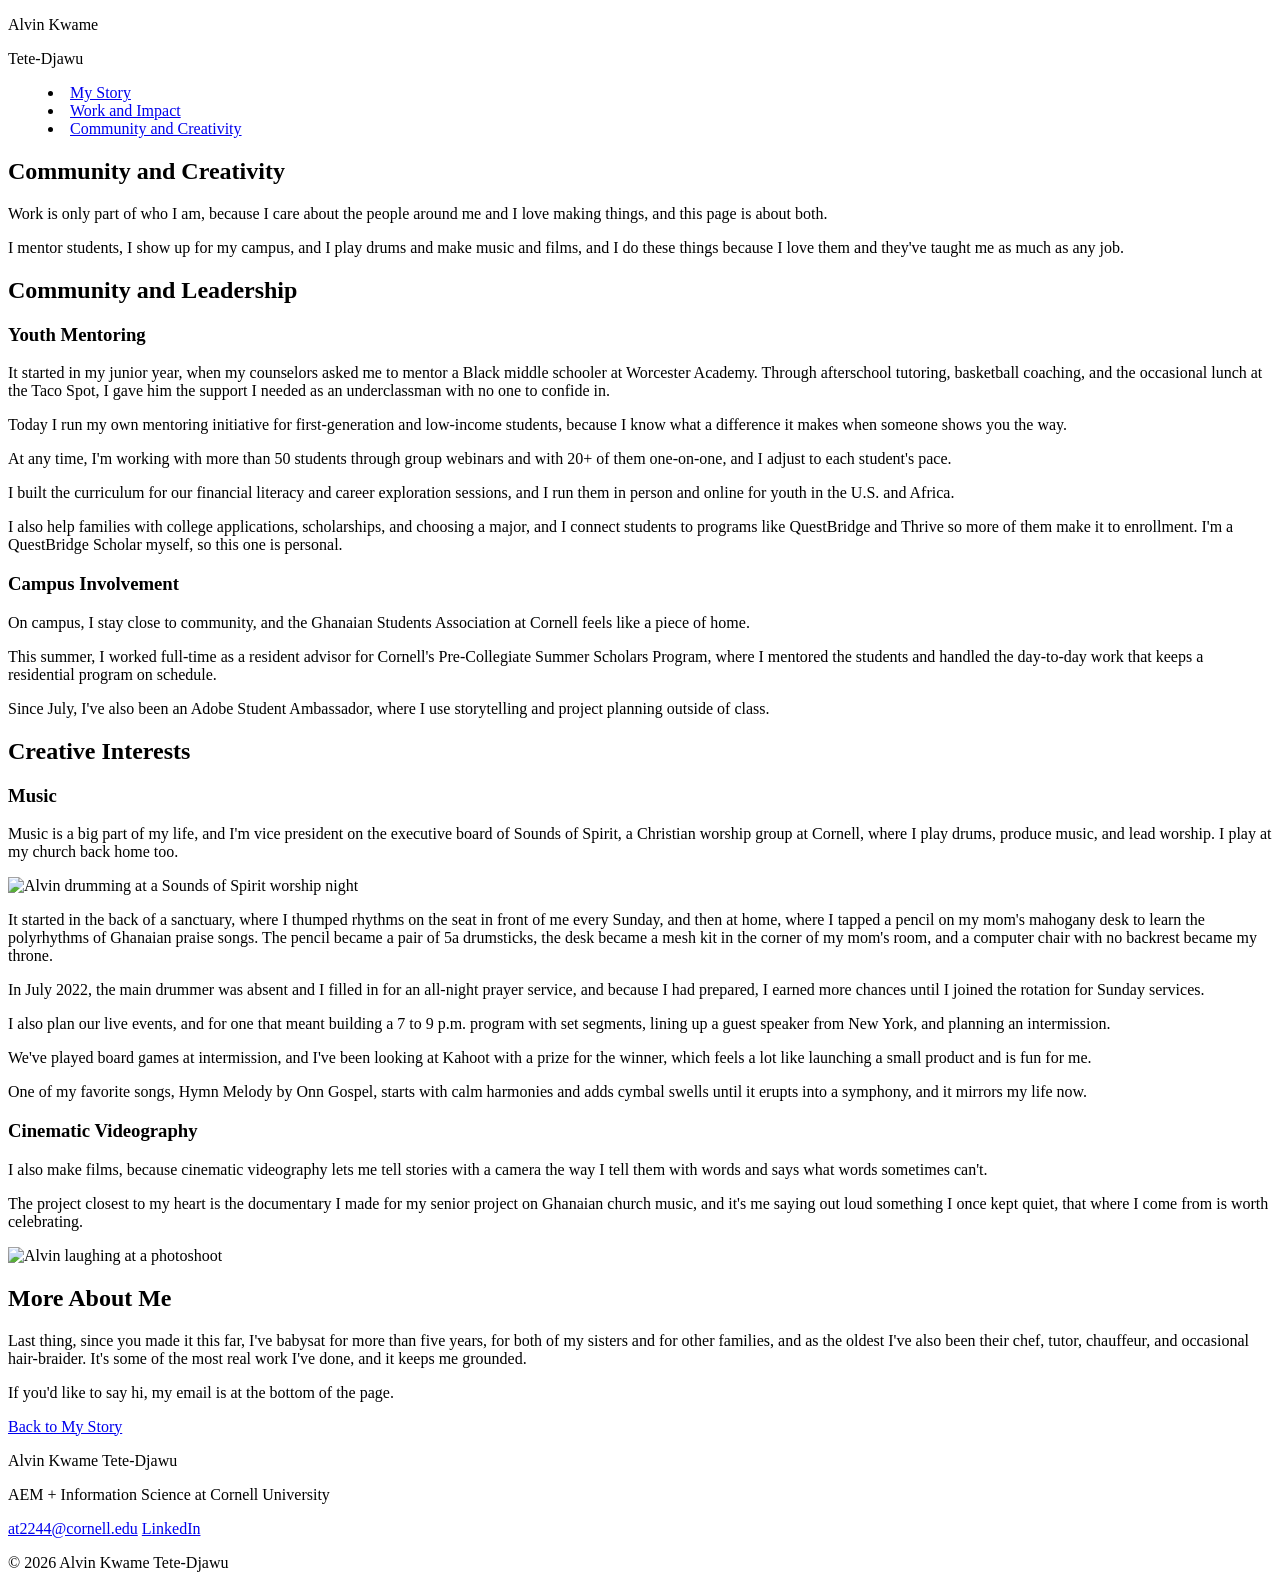
==== community.html @ 298c9c4f "Add files via upload" ====
<!DOCTYPE html>
<html lang="en">

<head>
    <meta charset="UTF-8">
    <meta name="viewport" content="width=device-width, initial-scale=1">
    <title>Community and Creativity | Alvin Kwame Tete-Djawu</title>
    <link rel="stylesheet" type="text/css" href="styles/site.css">
</head>

<body>

    <header class="site-header">
        <p class="site-name">Alvin Kwame</p>
        <p class="site-name">Tete-Djawu</p>

        <nav class="site-navigation">
            <menu class="navigation-links">
                <li><a href="index.html">My Story</a></li>
                <li><a href="work.html">Work and Impact</a></li>
                <li><a class="current-page" href="community.html">Community and Creativity</a></li>
            </menu>
        </nav>
    </header>

    <main class="page-content">

        <section class="page-introduction">
            <h1>Community and Creativity</h1>
            <p>Work is only part of who I am, because I care about the people around me and I love making things, and this page is about both.</p>
            <p>I mentor students, I show up for my campus, and I play drums and make music and films, and I do these things because I love them and they've taught me as much as any job.</p>
        </section>

        <section class="community-section">
            <h2>Community and Leadership</h2>

            <section class="entry">
                <h3>Youth Mentoring</h3>
                <p>It started in my junior year, when my counselors asked me to mentor a Black middle schooler at Worcester Academy. Through afterschool tutoring, basketball coaching, and the occasional lunch at the Taco Spot, I gave him the support I needed as an underclassman with no one to confide in.</p>
                <p>Today I run my own mentoring initiative for first-generation and low-income students, because I know what a difference it makes when someone shows you the way.</p>
                <p>At any time, I'm working with more than 50 students through group webinars and with 20+ of them one-on-one, and I adjust to each student's pace.</p>
                <p>I built the curriculum for our financial literacy and career exploration sessions, and I run them in person and online for youth in the U.S. and Africa.</p>
                <p>I also help families with college applications, scholarships, and choosing a major, and I connect students to programs like QuestBridge and Thrive so more of them make it to enrollment. I'm a QuestBridge Scholar myself, so this one is personal.</p>
            </section>

            <section class="entry">
                <h3>Campus Involvement</h3>
                <p>On campus, I stay close to community, and the Ghanaian Students Association at Cornell feels like a piece of home.</p>
                <p>This summer, I worked full-time as a resident advisor for Cornell's Pre-Collegiate Summer Scholars Program, where I mentored the students and handled the day-to-day work that keeps a residential program on schedule.</p>
                <p>Since July, I've also been an Adobe Student Ambassador, where I use storytelling and project planning outside of class.</p>
            </section>

        </section>

        <section class="creativity-section">
            <h2>Creative Interests</h2>

            <section class="entry">
                <h3>Music</h3>
                <p>Music is a big part of my life, and I'm vice president on the executive board of Sounds of Spirit, a Christian worship group at Cornell, where I play drums, produce music, and lead worship. I play at my church back home too.</p>
                <picture>
                    <img src="images/drums.JPG" alt="Alvin drumming at a Sounds of Spirit worship night">
                </picture>
                <p>It started in the back of a sanctuary, where I thumped rhythms on the seat in front of me every Sunday, and then at home, where I tapped a pencil on my mom's mahogany desk to learn the polyrhythms of Ghanaian praise songs. The pencil became a pair of 5a drumsticks, the desk became a mesh kit in the corner of my mom's room, and a computer chair with no backrest became my throne.</p>
                <p>In July 2022, the main drummer was absent and I filled in for an all-night prayer service, and because I had prepared, I earned more chances until I joined the rotation for Sunday services.</p>
                <p>I also plan our live events, and for one that meant building a 7 to 9 p.m. program with set segments, lining up a guest speaker from New York, and planning an intermission.</p>
                <p>We've played board games at intermission, and I've been looking at Kahoot with a prize for the winner, which feels a lot like launching a small product and is fun for me.</p>
                <p>One of my favorite songs, Hymn Melody by Onn Gospel, starts with calm harmonies and adds cymbal swells until it erupts into a symphony, and it mirrors my life now.</p>
            </section>

            <section class="entry">
                <h3>Cinematic Videography</h3>
                <p>I also make films, because cinematic videography lets me tell stories with a camera the way I tell them with words and says what words sometimes can't.</p>
                <p>The project closest to my heart is the documentary I made for my senior project on Ghanaian church music, and it's me saying out loud something I once kept quiet, that where I come from is worth celebrating.</p>
                <picture>
                    <img src="images/camerasmile.jpeg" alt="Alvin laughing at a photoshoot">
                </picture>
            </section>

        </section>

        <section class="closing-section">
            <h2>More About Me</h2>
            <p>Last thing, since you made it this far, I've babysat for more than five years, for both of my sisters and for other families, and as the oldest I've also been their chef, tutor, chauffeur, and occasional hair-braider. It's some of the most real work I've done, and it keeps me grounded.</p>
            <p>If you'd like to say hi, my email is at the bottom of the page.</p>
            <a class="text-link" href="index.html">Back to My Story</a>
        </section>

    </main>

    <footer class="site-footer">
        <section class="footer-content">
            <section class="footer-name">
                <p class="footer-heading">Alvin Kwame Tete-Djawu</p>
                <p class="footer-text">AEM + Information Science at Cornell University</p>
            </section>

            <section class="footer-links">
                <a href="mailto:at2244@cornell.edu">at2244@cornell.edu</a>
                <a href="https://www.linkedin.com/in/alvinktd/">LinkedIn</a>
            </section>
        </section>

        <p class="copyright">&copy; 2026 Alvin Kwame Tete-Djawu</p>
    </footer>

</body>

</html>
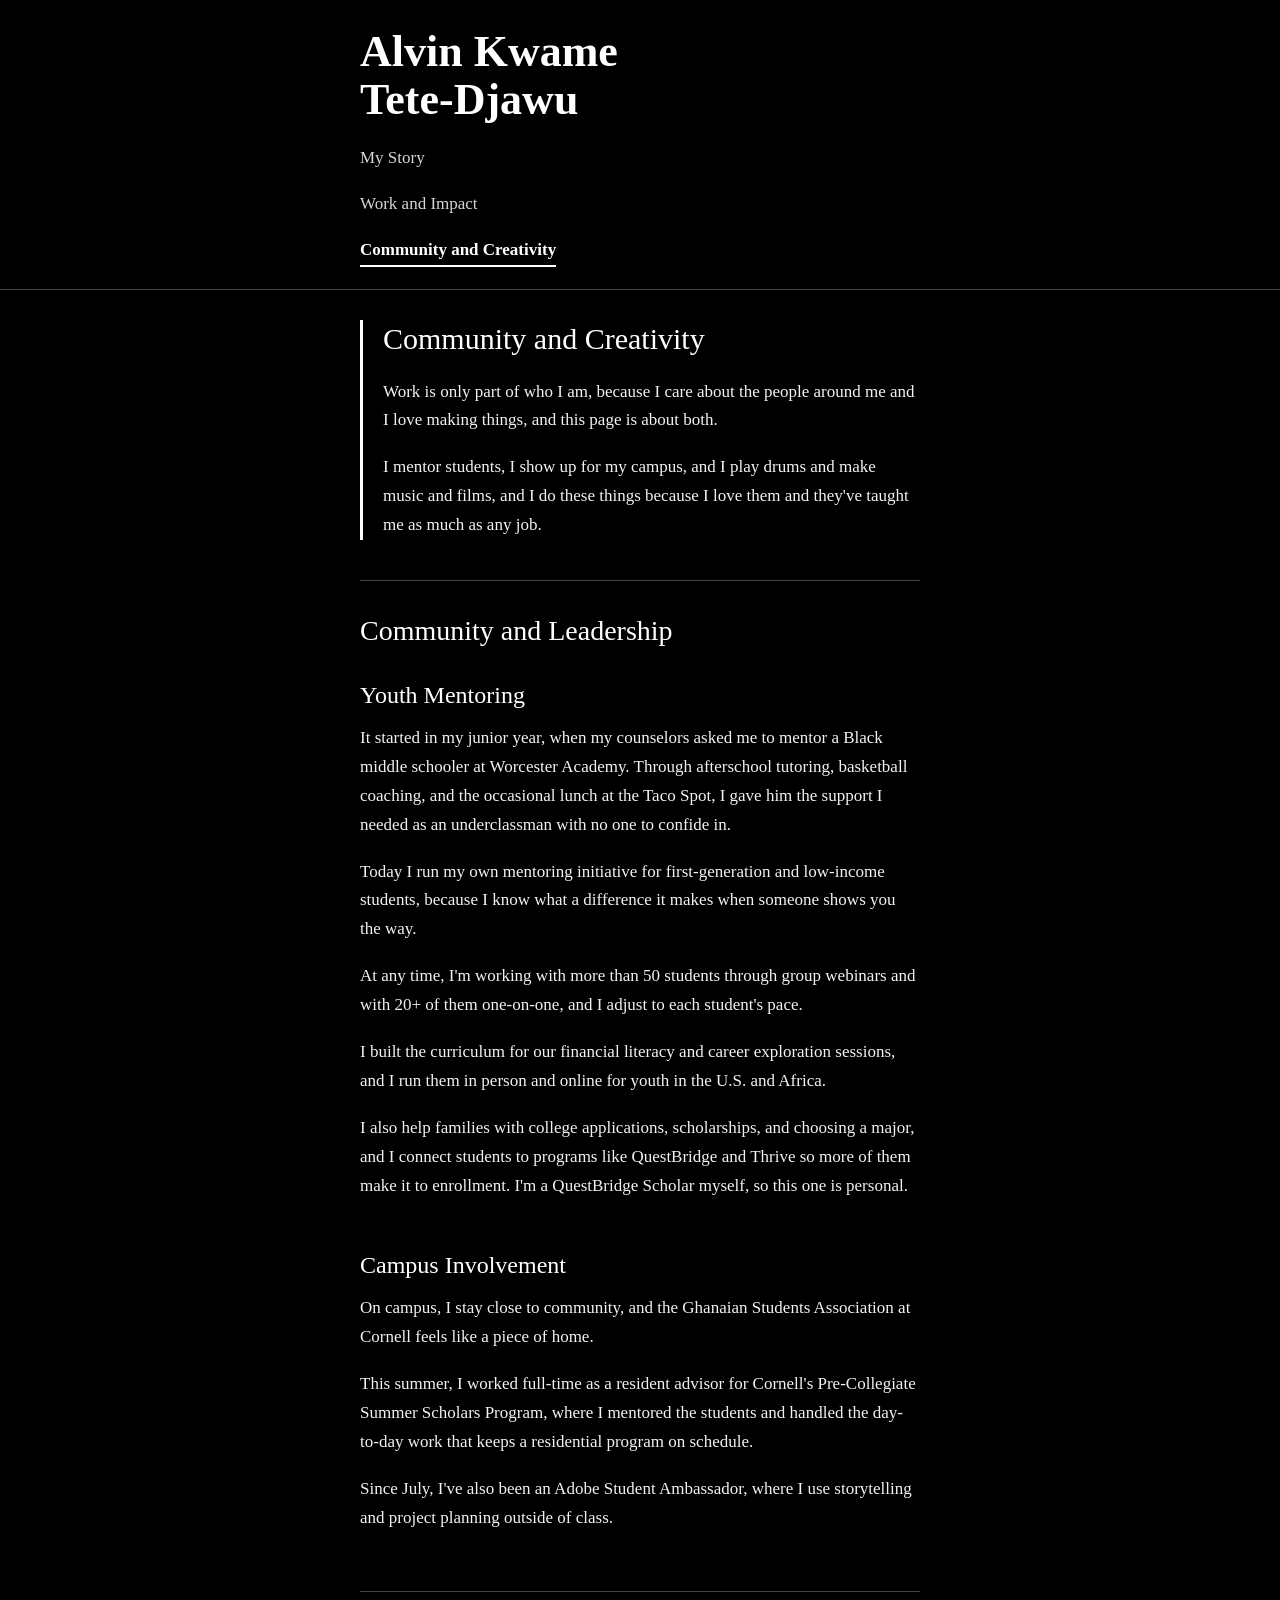
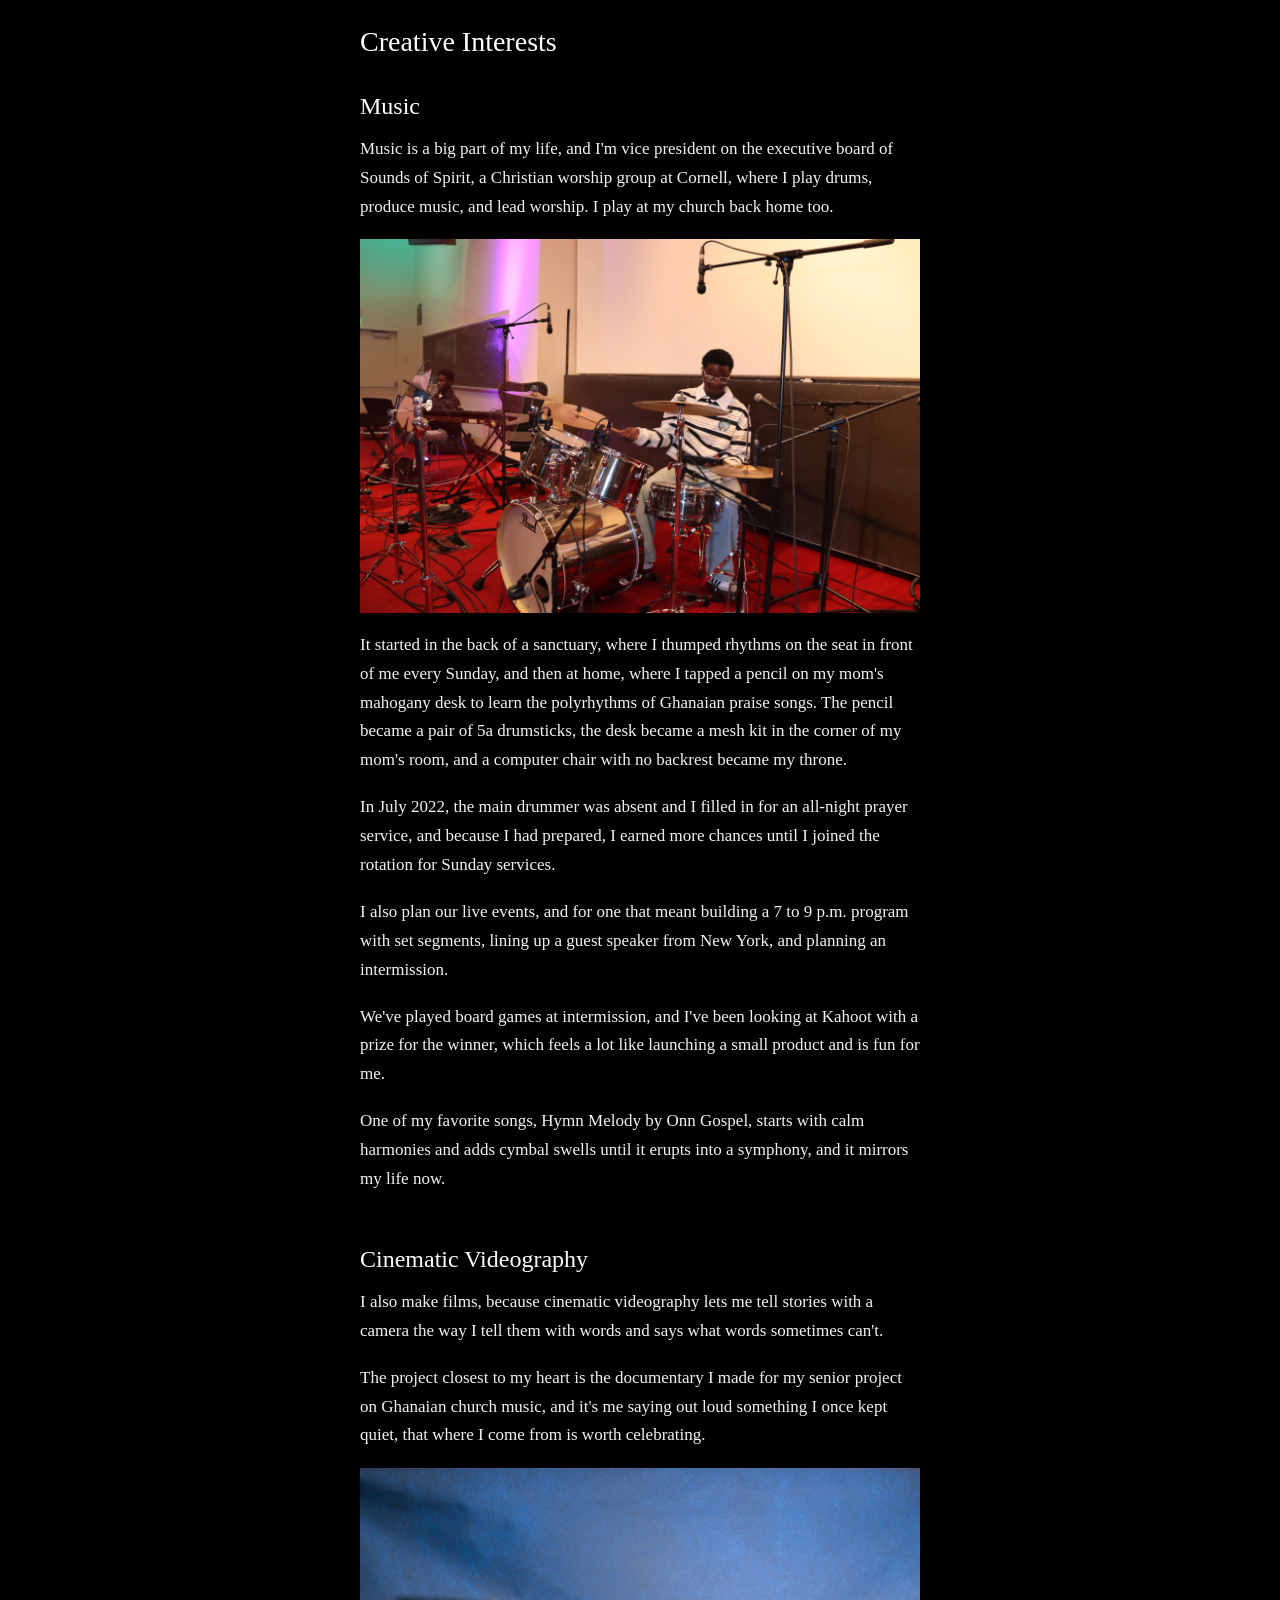
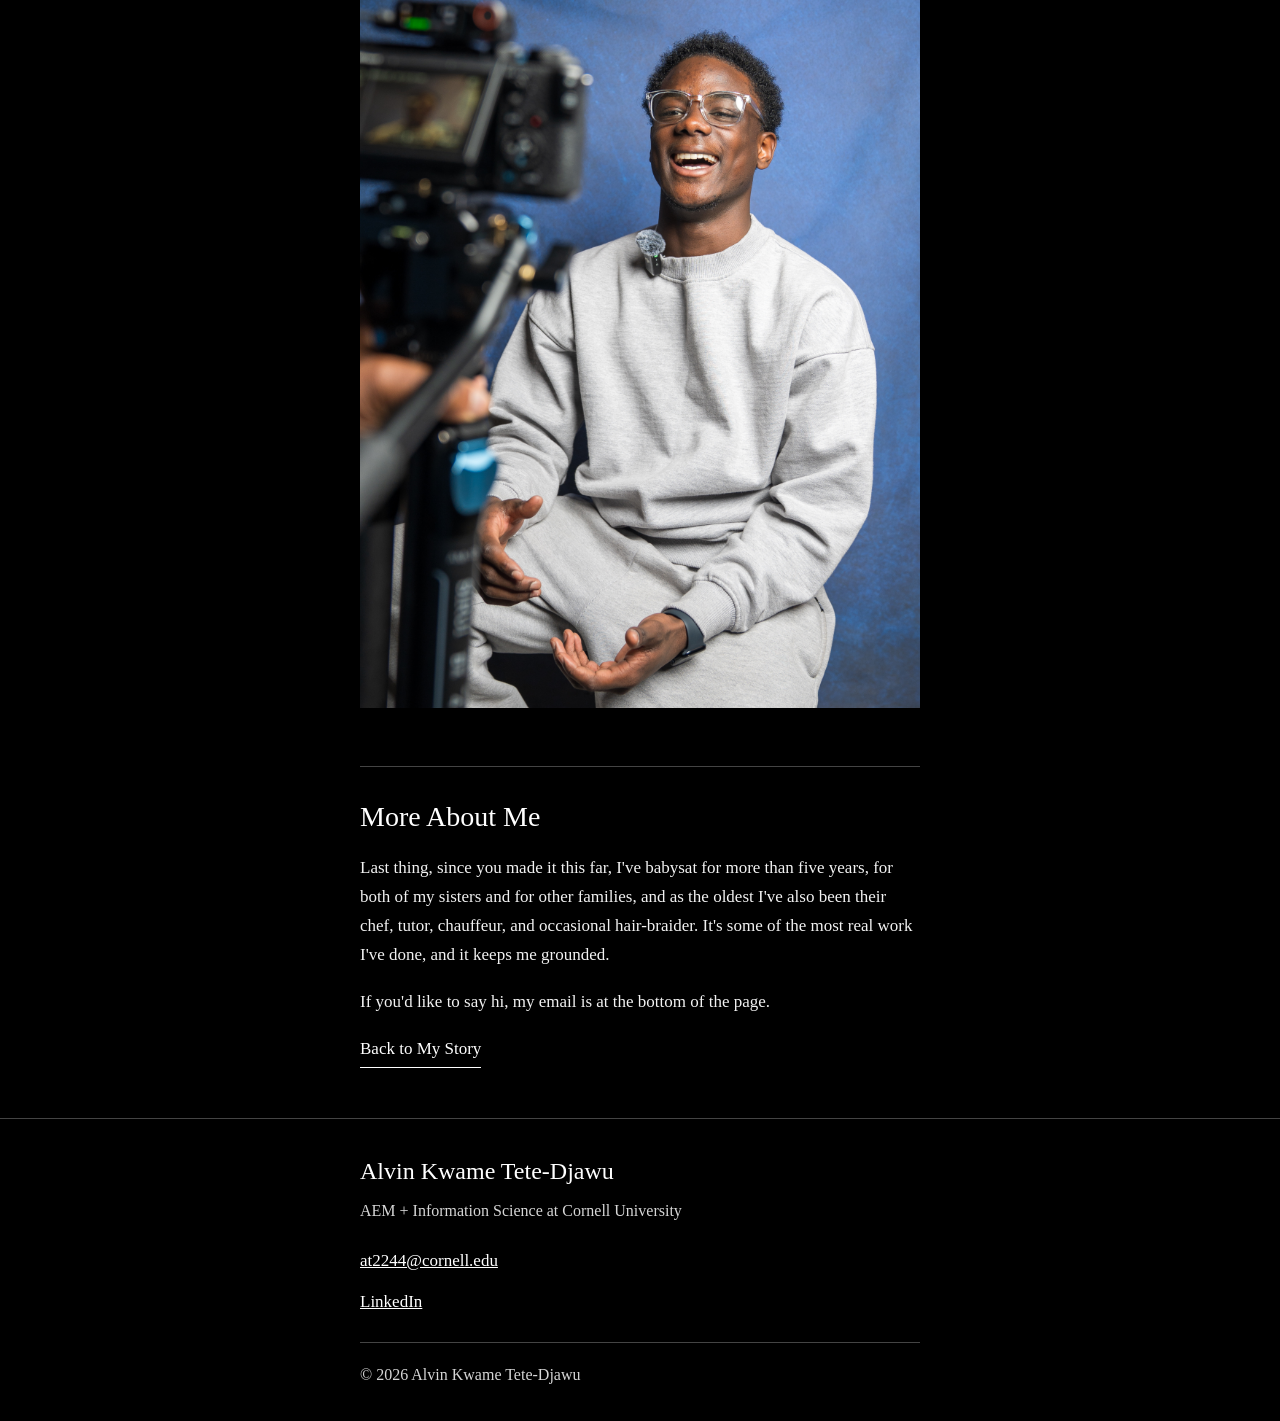
==== commit 2086c492: "v1" ====
--- a/community.html
+++ b/community.html
@@ -106,4 +106,4 @@
 
 </body>
 
-</html>
+</html>
--- a/styles/site.css
+++ b/styles/site.css
@@ -0,0 +1,289 @@
+/* Copilot prompt used for this stylesheet:
+   Help me make this website aesthetically pleasing yet visually accessible in the design and in the way content is presented to users. All text should be easily legible, with a bare minimum font size of 16px. Images should not remain oversized, and all text should be left-aligned, to state a few best practices. I would personally like the basic serif font and clear gaps between sections. */
+
+* {
+    box-sizing: border-box;
+}
+
+body {
+    margin: 0;
+    background-color: #000000;
+    color: #f2f2f2;
+    font-family: Georgia, "Times New Roman", serif;
+    font-size: 17px;
+    line-height: 1.7;
+}
+
+a {
+    color: #ffffff;
+}
+
+h1,
+h2,
+h3 {
+    margin: 0;
+    color: #ffffff;
+    font-weight: normal;
+    line-height: 1.25;
+}
+
+h1 {
+    margin-bottom: 20px;
+    font-size: 30px;
+}
+
+h2 {
+    margin-bottom: 20px;
+    font-size: 28px;
+}
+
+h3 {
+    margin-bottom: 14px;
+    font-size: 24px;
+}
+
+p {
+    margin-top: 0;
+    margin-bottom: 18px;
+}
+
+
+/* Header and navigation */
+
+.site-header {
+    padding: 28px 20px 0;
+    border-bottom: 1px solid #444444;
+}
+
+.site-name {
+    max-width: 560px;
+    margin: 0 auto;
+    color: #ffffff;
+    font-size: 44px;
+    font-weight: bold;
+    line-height: 1.1;
+}
+
+.site-navigation {
+    max-width: 560px;
+    margin: 0 auto;
+    padding: 20px 0 22px;
+}
+
+.navigation-links {
+    display: flex;
+    flex-direction: column;
+    align-items: flex-start;
+    gap: 16px;
+    margin: 0;
+    padding: 0;
+    list-style: none;
+}
+
+.navigation-links a {
+    display: block;
+    padding: 2px 0 4px;
+    border-bottom: 2px solid #000000;
+    line-height: 1.3;
+    color: #d6d6d6;
+    font-size: 17px;
+    text-decoration: none;
+}
+
+.navigation-links .current-page {
+    border-bottom-color: #ffffff;
+    color: #ffffff;
+    font-weight: bold;
+}
+
+
+/* Page layout */
+
+.page-content {
+    max-width: 600px;
+    margin: 0 auto;
+    padding: 0 20px;
+}
+
+
+/* Home hero: image and intro inside the white sidebar block */
+
+.hero {
+    margin-top: 30px;
+    margin-bottom: 40px;
+}
+
+.hero-picture img {
+    display: block;
+    width: 100%;
+    max-width: 360px;
+    margin: 0 auto 28px;
+}
+
+
+/* First section of every page: white sidebar line */
+
+.hero-text,
+.page-introduction {
+    padding-left: 20px;
+    border-left: 3px solid #ffffff;
+}
+
+.page-introduction {
+    margin-top: 30px;
+    margin-bottom: 40px;
+}
+
+
+/* Sections */
+
+.story-section,
+.education-section,
+.experience-section,
+.community-section,
+.creativity-section,
+.cornell-section,
+.skills-section,
+.certifications-section {
+    margin-bottom: 40px;
+    padding-top: 32px;
+    border-top: 1px solid #444444;
+}
+
+
+/* Entries: title, then text and images in any order */
+
+.entry {
+    display: flex;
+    flex-direction: column;
+    margin-top: 32px;
+}
+
+.entry img,
+.cornell-section img {
+    display: block;
+    width: 100%;
+    margin-bottom: 18px;
+}
+
+
+/* School rows and figures with captions */
+
+.row-list {
+    display: flex;
+    flex-direction: column;
+    margin-top: 20px;
+}
+
+.school-row {
+    display: flex;
+    flex-direction: column;
+    padding: 22px 0 4px;
+    border-top: 1px solid #444444;
+}
+
+.school-figure {
+    margin: 0 0 16px;
+}
+
+.school-figure img {
+    display: block;
+    width: 100%;
+    margin-bottom: 0;
+}
+
+.school-figure figcaption {
+    margin-top: 8px;
+    color: #d6d6d6;
+    font-size: 16px;
+    font-style: italic;
+    line-height: 1.5;
+}
+
+
+/* Skills and Campus Involvements */
+
+.skills-section h3,
+.cornell-section h3 {
+    margin-top: 28px;
+    margin-bottom: 8px;
+}
+
+.skills-section p {
+    margin-bottom: 0;
+}
+
+
+/* Certifications and involvements lists */
+
+.certification-list,
+.involvement-list {
+    margin: 20px 0 0;
+    padding-left: 28px;
+}
+
+.certification-list li,
+.involvement-list li {
+    margin-bottom: 12px;
+    padding-left: 6px;
+}
+
+
+/* Links and closing sections */
+
+.text-link {
+    display: inline-block;
+    padding-bottom: 3px;
+    border-bottom: 1px solid #ffffff;
+    color: #ffffff;
+    text-decoration: none;
+}
+
+.closing-section {
+    padding-top: 32px;
+    padding-bottom: 50px;
+    border-top: 1px solid #444444;
+}
+
+
+/* Footer */
+
+.site-footer {
+    padding: 32px 20px;
+    border-top: 1px solid #444444;
+}
+
+.footer-content {
+    display: flex;
+    flex-direction: column;
+    gap: 22px;
+    max-width: 560px;
+    margin: 0 auto;
+}
+
+.footer-heading {
+    margin-bottom: 6px;
+    color: #ffffff;
+    font-size: 24px;
+}
+
+.footer-text {
+    margin-bottom: 0;
+    color: #d6d6d6;
+    font-size: 16px;
+}
+
+.footer-links {
+    display: flex;
+    flex-direction: column;
+    gap: 12px;
+}
+
+.copyright {
+    max-width: 560px;
+    margin: 26px auto 0;
+    padding-top: 18px;
+    border-top: 1px solid #444444;
+    color: #d6d6d6;
+    font-size: 16px;
+}
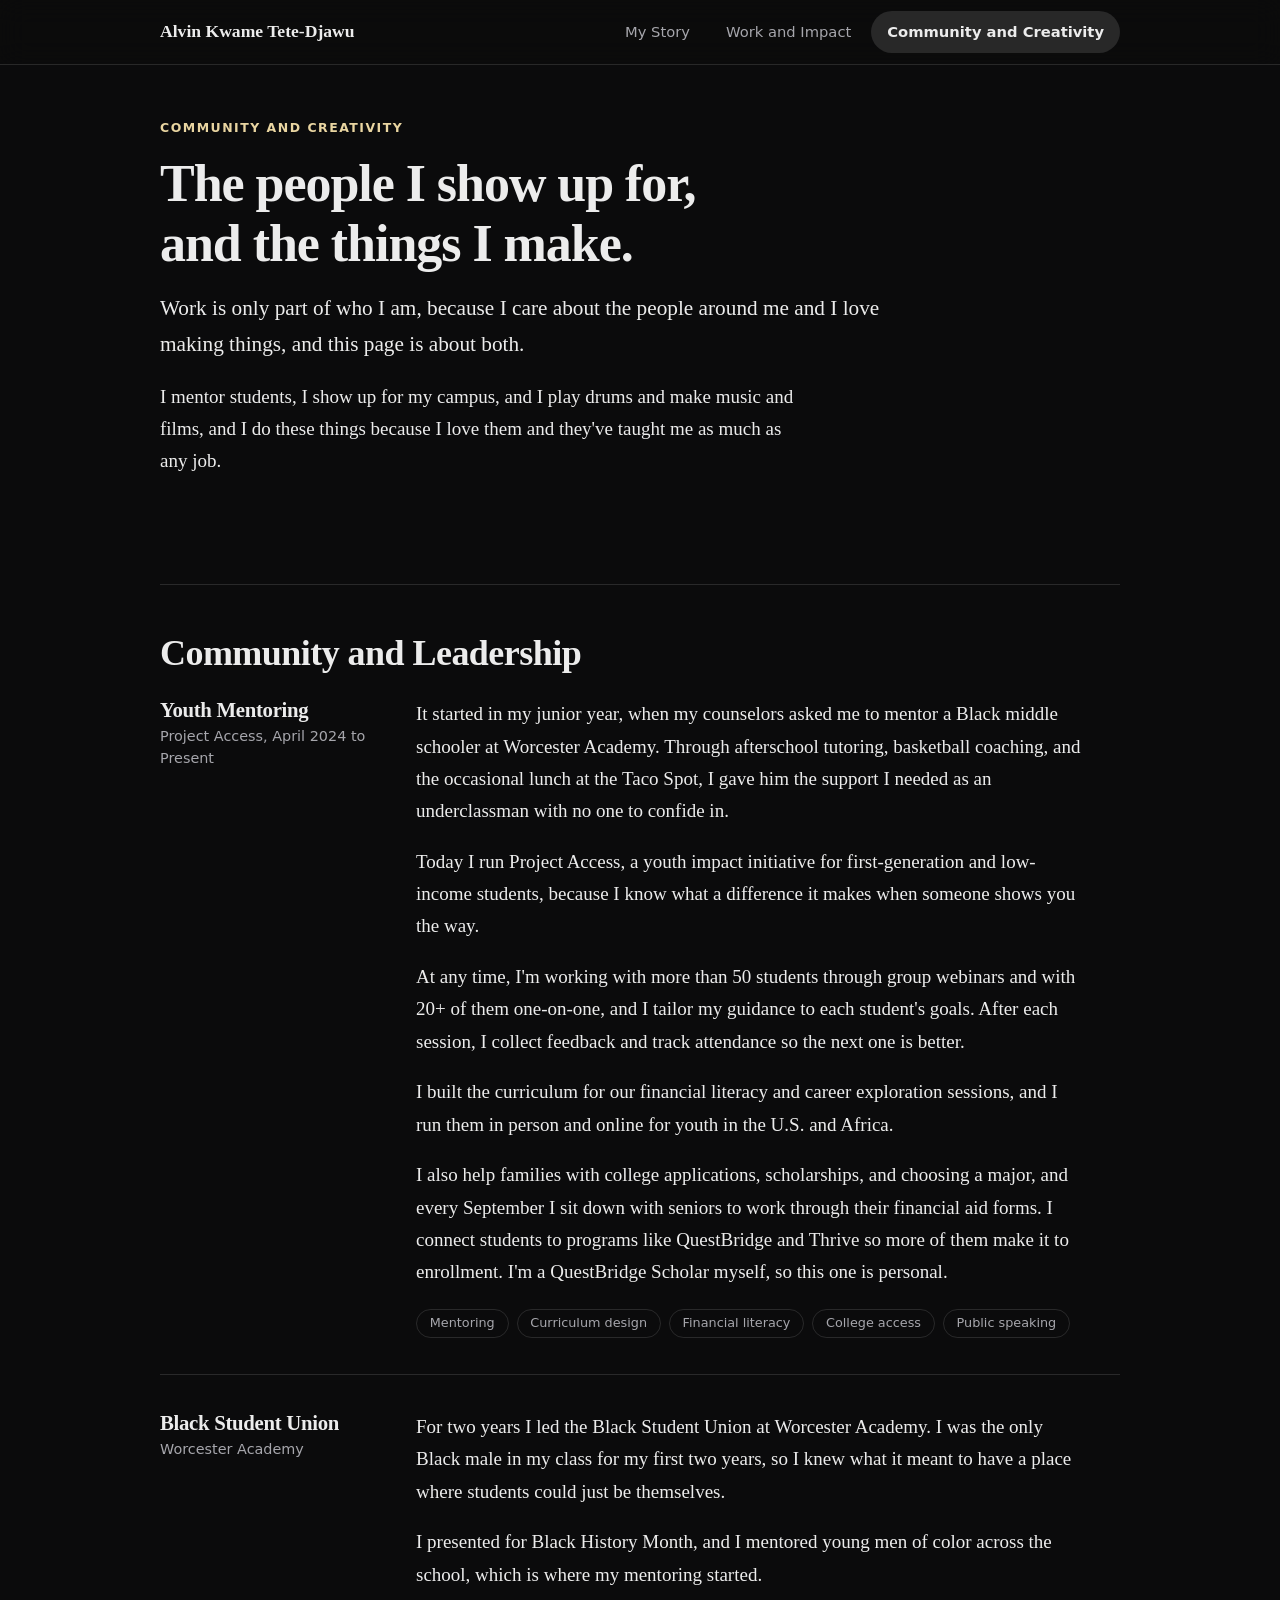
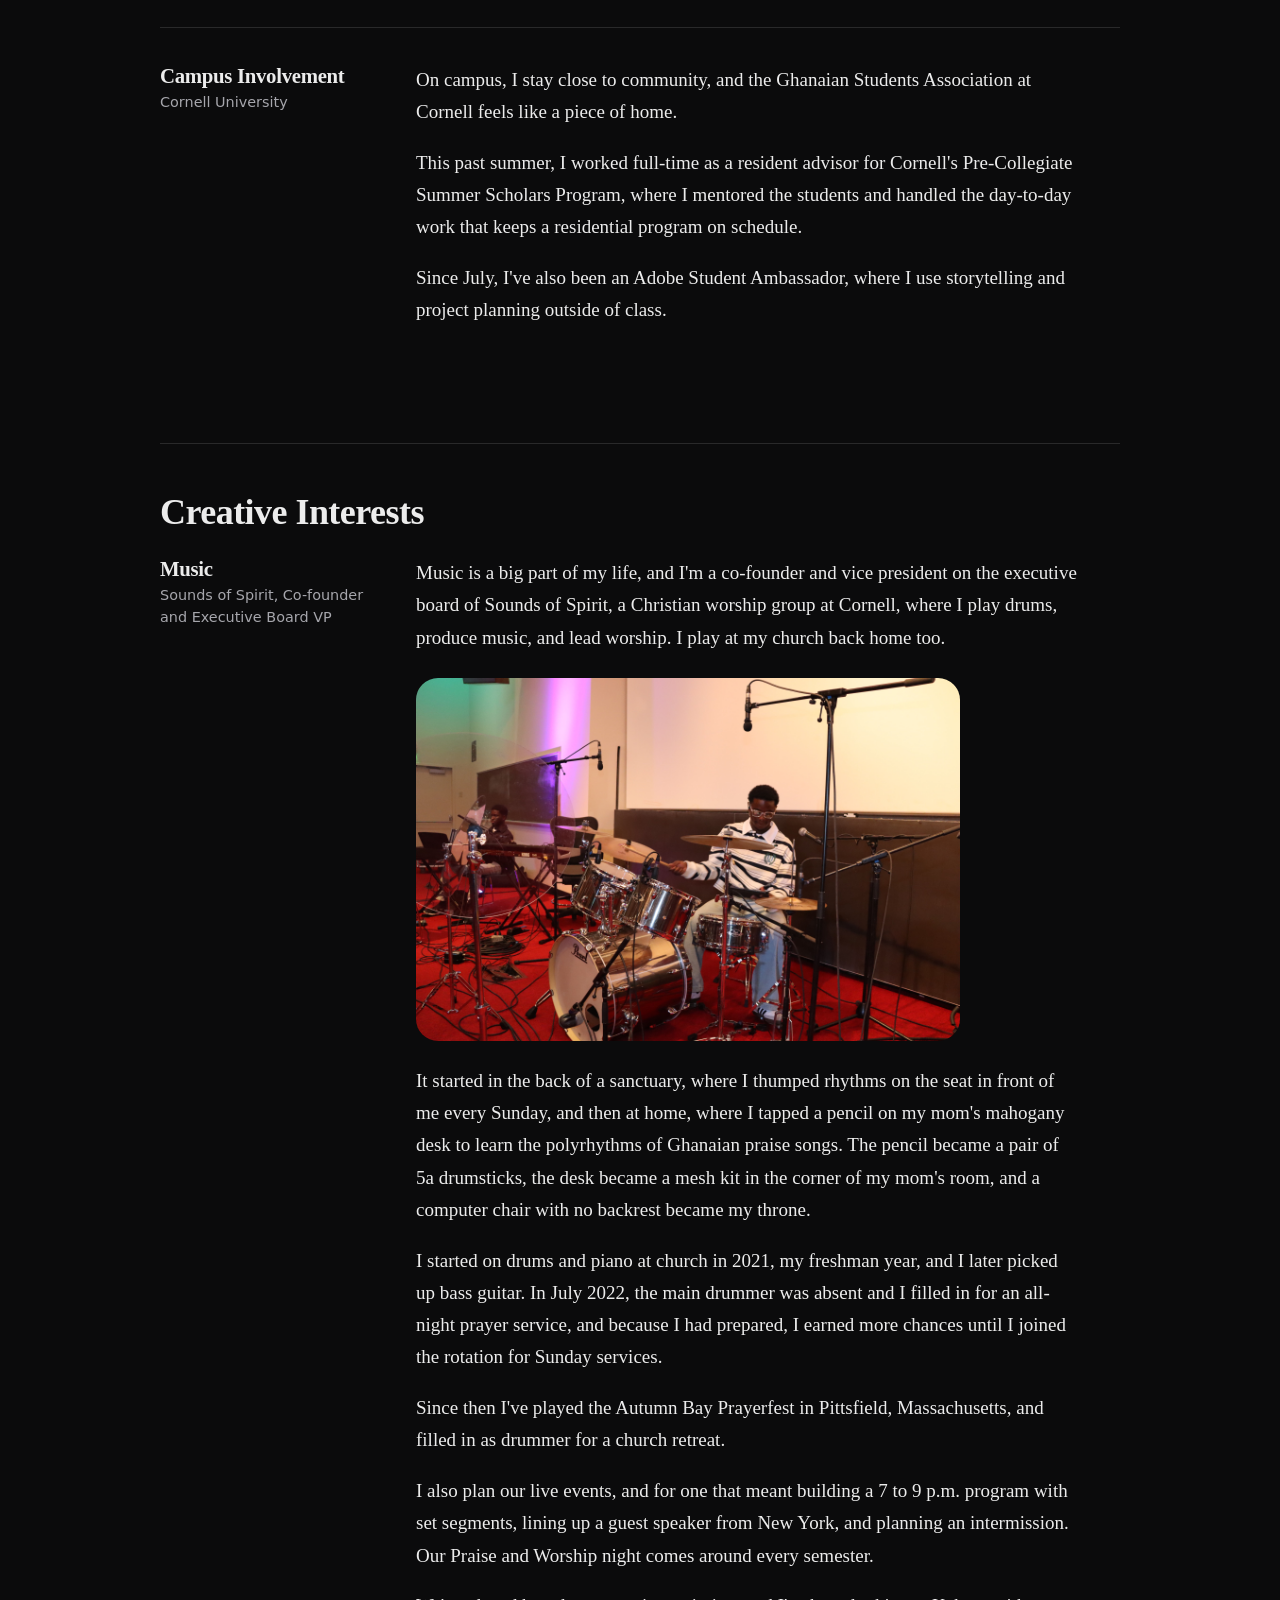
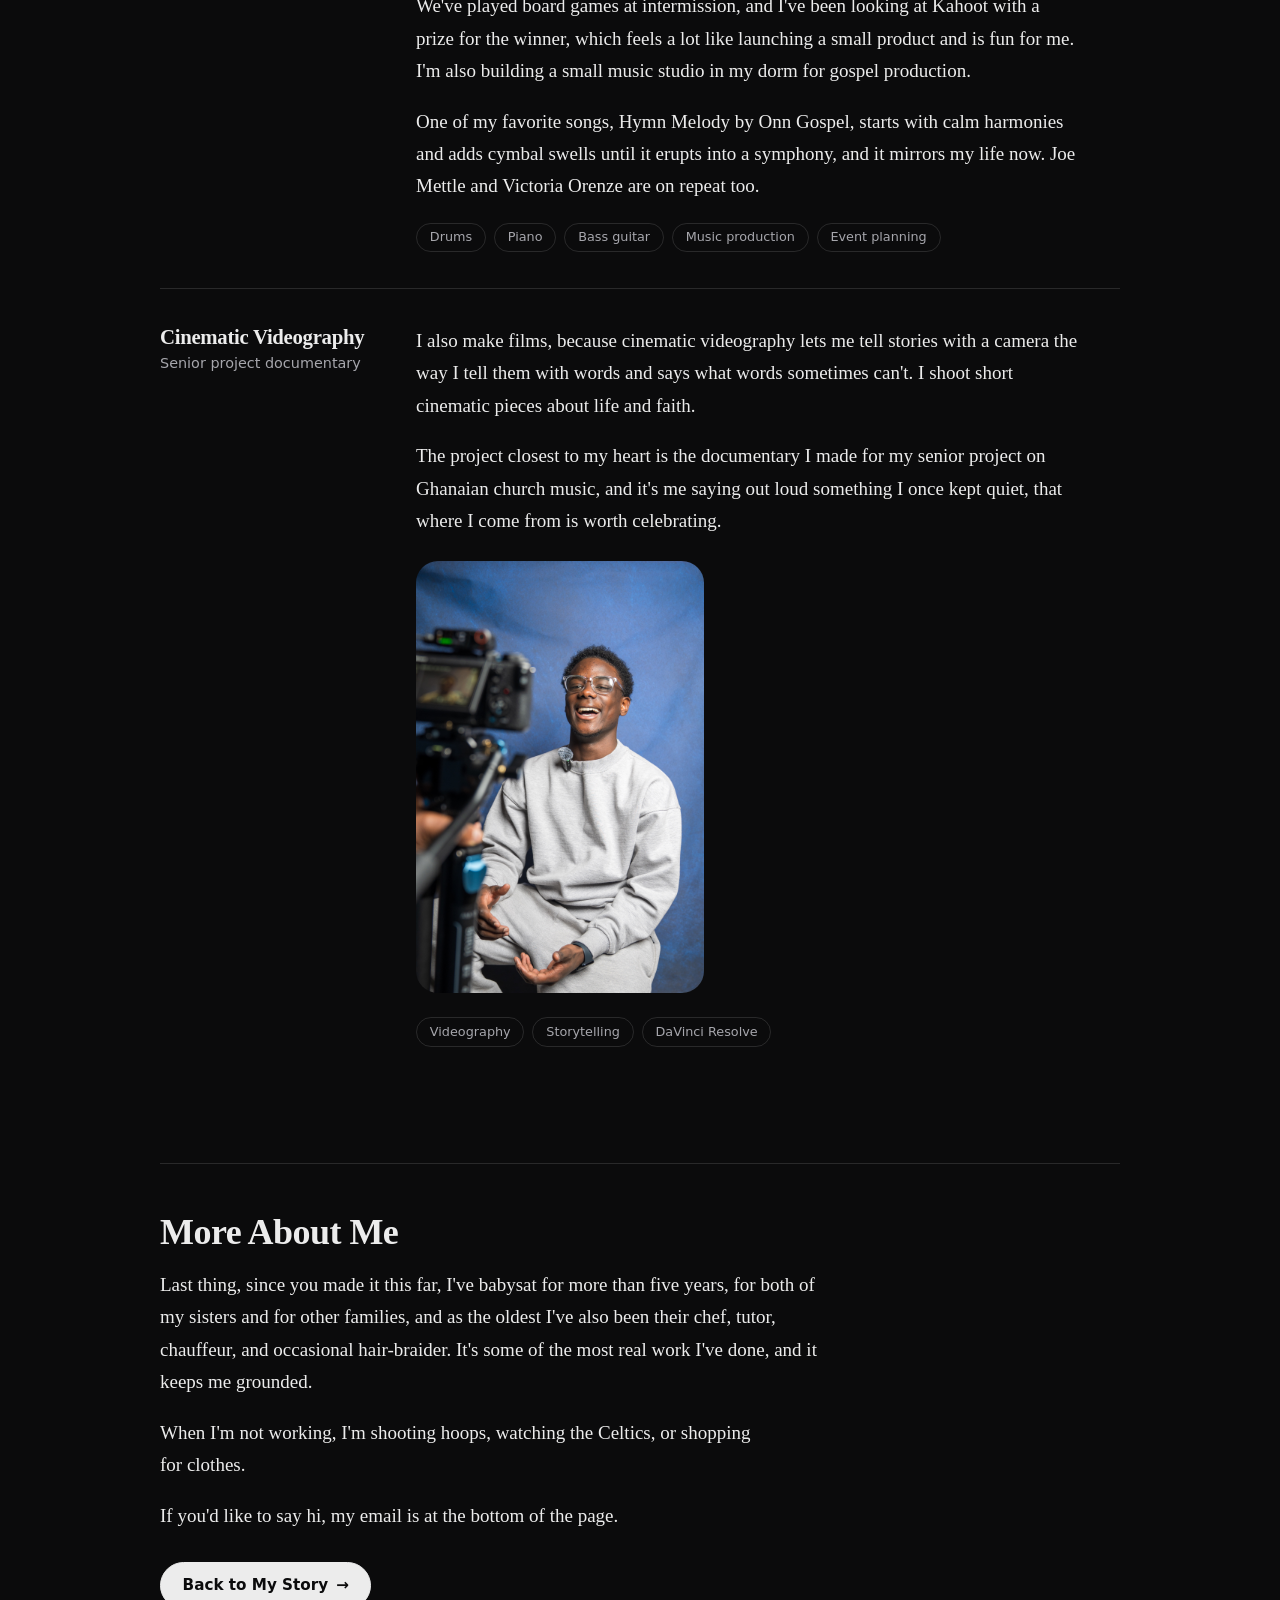
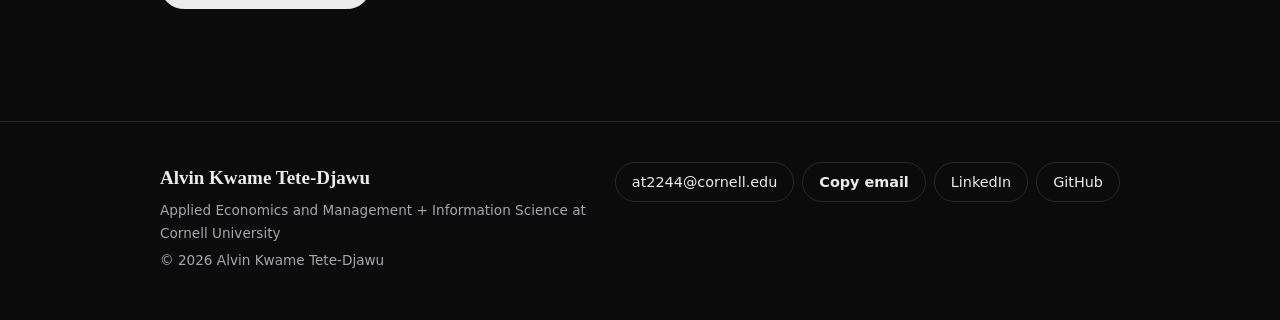
==== commit 62d9cebc: "Rebuild site v2 with expanded story, new styles and script" ====
--- a/community.html
+++ b/community.html
@@ -5,83 +5,150 @@
     <meta charset="UTF-8">
     <meta name="viewport" content="width=device-width, initial-scale=1">
     <title>Community and Creativity | Alvin Kwame Tete-Djawu</title>
+    <meta name="description" content="How Alvin Tete-Djawu gives back and makes things. Youth mentoring through Project Access, campus leadership, drumming, music, and videography.">
+    <meta name="author" content="Alvin Kwame Tete-Djawu">
+    <meta name="theme-color" content="#0b0b0c">
+    <meta property="og:type" content="website">
+    <meta property="og:title" content="Community and Creativity | Alvin Kwame Tete-Djawu">
+    <meta property="og:description" content="How Alvin Tete-Djawu gives back and makes things. Youth mentoring through Project Access, campus leadership, drumming, music, and videography.">
+    <meta property="og:url" content="https://alvinktd.github.io/community.html">
+    <meta property="og:image" content="https://alvinktd.github.io/images/headshot.jpg">
+    <!-- Tiny gold A on black, drawn inline so there is no extra file. -->
+    <link rel="icon" href="data:image/svg+xml,%3Csvg xmlns='http://www.w3.org/2000/svg' viewBox='0 0 64 64'%3E%3Crect width='64' height='64' rx='14' fill='%230b0b0c'/%3E%3Ctext x='32' y='44' font-size='36' text-anchor='middle' font-family='Georgia,serif' font-weight='700' fill='%23e9d5a1'%3EA%3C/text%3E%3C/svg%3E">
     <link rel="stylesheet" type="text/css" href="styles/site.css">
+    <script src="scripts/site.js" defer></script>
 </head>
 
 <body>
 
+    <a class="skip-link" href="#main">Skip to content</a>
+
     <header class="site-header">
-        <p class="site-name">Alvin Kwame</p>
-        <p class="site-name">Tete-Djawu</p>
+        <div class="header-inner">
+            <a class="site-name" href="index.html"><span>Alvin Kwame</span> <span>Tete-Djawu</span></a>
 
-        <nav class="site-navigation">
-            <menu class="navigation-links">
-                <li><a href="index.html">My Story</a></li>
-                <li><a href="work.html">Work and Impact</a></li>
-                <li><a class="current-page" href="community.html">Community and Creativity</a></li>
-            </menu>
-        </nav>
+            <nav class="site-navigation" aria-label="Main">
+                <ul>
+                    <li><a href="index.html">My Story</a></li>
+                    <li><a href="work.html">Work and Impact</a></li>
+                    <li><a href="community.html" aria-current="page">Community and Creativity</a></li>
+                </ul>
+            </nav>
+        </div>
     </header>
 
-    <main class="page-content">
+    <main id="main" class="page-content">
 
         <section class="page-introduction">
-            <h1>Community and Creativity</h1>
-            <p>Work is only part of who I am, because I care about the people around me and I love making things, and this page is about both.</p>
+            <p class="eyebrow">Community and Creativity</p>
+            <h1>The people I show up for, and the things I make.</h1>
+            <p class="lede">Work is only part of who I am, because I care about the people around me and I love making things, and this page is about both.</p>
             <p>I mentor students, I show up for my campus, and I play drums and make music and films, and I do these things because I love them and they've taught me as much as any job.</p>
         </section>
 
-        <section class="community-section">
+        <!-- Giving back. -->
+        <section class="section">
             <h2>Community and Leadership</h2>
 
-            <section class="entry">
-                <h3>Youth Mentoring</h3>
-                <p>It started in my junior year, when my counselors asked me to mentor a Black middle schooler at Worcester Academy. Through afterschool tutoring, basketball coaching, and the occasional lunch at the Taco Spot, I gave him the support I needed as an underclassman with no one to confide in.</p>
-                <p>Today I run my own mentoring initiative for first-generation and low-income students, because I know what a difference it makes when someone shows you the way.</p>
-                <p>At any time, I'm working with more than 50 students through group webinars and with 20+ of them one-on-one, and I adjust to each student's pace.</p>
-                <p>I built the curriculum for our financial literacy and career exploration sessions, and I run them in person and online for youth in the U.S. and Africa.</p>
-                <p>I also help families with college applications, scholarships, and choosing a major, and I connect students to programs like QuestBridge and Thrive so more of them make it to enrollment. I'm a QuestBridge Scholar myself, so this one is personal.</p>
-            </section>
+            <article class="entry">
+                <div class="entry-meta">
+                    <h3>Youth Mentoring</h3>
+                    <span class="entry-note">Project Access, April 2024 to Present</span>
+                </div>
+                <div class="entry-body">
+                    <p>It started in my junior year, when my counselors asked me to mentor a Black middle schooler at Worcester Academy. Through afterschool tutoring, basketball coaching, and the occasional lunch at the Taco Spot, I gave him the support I needed as an underclassman with no one to confide in.</p>
+                    <p>Today I run Project Access, a youth impact initiative for first-generation and low-income students, because I know what a difference it makes when someone shows you the way.</p>
+                    <p>At any time, I'm working with more than 50 students through group webinars and with 20+ of them one-on-one, and I tailor my guidance to each student's goals. After each session, I collect feedback and track attendance so the next one is better.</p>
+                    <p>I built the curriculum for our financial literacy and career exploration sessions, and I run them in person and online for youth in the U.S. and Africa.</p>
+                    <p>I also help families with college applications, scholarships, and choosing a major, and every September I sit down with seniors to work through their financial aid forms. I connect students to programs like QuestBridge and Thrive so more of them make it to enrollment. I'm a QuestBridge Scholar myself, so this one is personal.</p>
+                    <ul class="chips">
+                        <li>Mentoring</li>
+                        <li>Curriculum design</li>
+                        <li>Financial literacy</li>
+                        <li>College access</li>
+                        <li>Public speaking</li>
+                    </ul>
+                </div>
+            </article>
 
-            <section class="entry">
-                <h3>Campus Involvement</h3>
-                <p>On campus, I stay close to community, and the Ghanaian Students Association at Cornell feels like a piece of home.</p>
-                <p>This summer, I worked full-time as a resident advisor for Cornell's Pre-Collegiate Summer Scholars Program, where I mentored the students and handled the day-to-day work that keeps a residential program on schedule.</p>
-                <p>Since July, I've also been an Adobe Student Ambassador, where I use storytelling and project planning outside of class.</p>
-            </section>
+            <article class="entry">
+                <div class="entry-meta">
+                    <h3>Black Student Union</h3>
+                    <span class="entry-note">Worcester Academy</span>
+                </div>
+                <div class="entry-body">
+                    <p>For two years I led the Black Student Union at Worcester Academy. I was the only Black male in my class for my first two years, so I knew what it meant to have a place where students could just be themselves.</p>
+                    <p>I presented for Black History Month, and I mentored young men of color across the school, which is where my mentoring started.</p>
+                </div>
+            </article>
 
+            <article class="entry">
+                <div class="entry-meta">
+                    <h3>Campus Involvement</h3>
+                    <span class="entry-note">Cornell University</span>
+                </div>
+                <div class="entry-body">
+                    <p>On campus, I stay close to community, and the Ghanaian Students Association at Cornell feels like a piece of home.</p>
+                    <p>This past summer, I worked full-time as a resident advisor for Cornell's Pre-Collegiate Summer Scholars Program, where I mentored the students and handled the day-to-day work that keeps a residential program on schedule.</p>
+                    <p>Since July, I've also been an Adobe Student Ambassador, where I use storytelling and project planning outside of class.</p>
+                </div>
+            </article>
         </section>
 
-        <section class="creativity-section">
+        <!-- Making things. -->
+        <section class="section">
             <h2>Creative Interests</h2>
 
-            <section class="entry">
-                <h3>Music</h3>
-                <p>Music is a big part of my life, and I'm vice president on the executive board of Sounds of Spirit, a Christian worship group at Cornell, where I play drums, produce music, and lead worship. I play at my church back home too.</p>
-                <picture>
-                    <img src="images/drums.JPG" alt="Alvin drumming at a Sounds of Spirit worship night">
-                </picture>
-                <p>It started in the back of a sanctuary, where I thumped rhythms on the seat in front of me every Sunday, and then at home, where I tapped a pencil on my mom's mahogany desk to learn the polyrhythms of Ghanaian praise songs. The pencil became a pair of 5a drumsticks, the desk became a mesh kit in the corner of my mom's room, and a computer chair with no backrest became my throne.</p>
-                <p>In July 2022, the main drummer was absent and I filled in for an all-night prayer service, and because I had prepared, I earned more chances until I joined the rotation for Sunday services.</p>
-                <p>I also plan our live events, and for one that meant building a 7 to 9 p.m. program with set segments, lining up a guest speaker from New York, and planning an intermission.</p>
-                <p>We've played board games at intermission, and I've been looking at Kahoot with a prize for the winner, which feels a lot like launching a small product and is fun for me.</p>
-                <p>One of my favorite songs, Hymn Melody by Onn Gospel, starts with calm harmonies and adds cymbal swells until it erupts into a symphony, and it mirrors my life now.</p>
-            </section>
+            <article class="entry">
+                <div class="entry-meta">
+                    <h3>Music</h3>
+                    <span class="entry-note">Sounds of Spirit, Co-founder and Executive Board VP</span>
+                </div>
+                <div class="entry-body">
+                    <p>Music is a big part of my life, and I'm a co-founder and vice president on the executive board of Sounds of Spirit, a Christian worship group at Cornell, where I play drums, produce music, and lead worship. I play at my church back home too.</p>
+                    <picture class="inline-picture">
+                        <img src="images/drums.jpg" alt="Alvin drumming at a Sounds of Spirit worship night" width="2304" height="1536" loading="lazy">
+                    </picture>
+                    <p>It started in the back of a sanctuary, where I thumped rhythms on the seat in front of me every Sunday, and then at home, where I tapped a pencil on my mom's mahogany desk to learn the polyrhythms of Ghanaian praise songs. The pencil became a pair of 5a drumsticks, the desk became a mesh kit in the corner of my mom's room, and a computer chair with no backrest became my throne.</p>
+                    <p>I started on drums and piano at church in 2021, my freshman year, and I later picked up bass guitar. In July 2022, the main drummer was absent and I filled in for an all-night prayer service, and because I had prepared, I earned more chances until I joined the rotation for Sunday services.</p>
+                    <p>Since then I've played the Autumn Bay Prayerfest in Pittsfield, Massachusetts, and filled in as drummer for a church retreat.</p>
+                    <p>I also plan our live events, and for one that meant building a 7 to 9 p.m. program with set segments, lining up a guest speaker from New York, and planning an intermission. Our Praise and Worship night comes around every semester.</p>
+                    <p>We've played board games at intermission, and I've been looking at Kahoot with a prize for the winner, which feels a lot like launching a small product and is fun for me. I'm also building a small music studio in my dorm for gospel production.</p>
+                    <p>One of my favorite songs, Hymn Melody by Onn Gospel, starts with calm harmonies and adds cymbal swells until it erupts into a symphony, and it mirrors my life now. Joe Mettle and Victoria Orenze are on repeat too.</p>
+                    <ul class="chips">
+                        <li>Drums</li>
+                        <li>Piano</li>
+                        <li>Bass guitar</li>
+                        <li>Music production</li>
+                        <li>Event planning</li>
+                    </ul>
+                </div>
+            </article>
 
-            <section class="entry">
-                <h3>Cinematic Videography</h3>
-                <p>I also make films, because cinematic videography lets me tell stories with a camera the way I tell them with words and says what words sometimes can't.</p>
-                <p>The project closest to my heart is the documentary I made for my senior project on Ghanaian church music, and it's me saying out loud something I once kept quiet, that where I come from is worth celebrating.</p>
-                <picture>
-                    <img src="images/camerasmile.jpeg" alt="Alvin laughing at a photoshoot">
-                </picture>
-            </section>
-
+            <article class="entry">
+                <div class="entry-meta">
+                    <h3>Cinematic Videography</h3>
+                    <span class="entry-note">Senior project documentary</span>
+                </div>
+                <div class="entry-body">
+                    <p>I also make films, because cinematic videography lets me tell stories with a camera the way I tell them with words and says what words sometimes can't. I shoot short cinematic pieces about life and faith.</p>
+                    <p>The project closest to my heart is the documentary I made for my senior project on Ghanaian church music, and it's me saying out loud something I once kept quiet, that where I come from is worth celebrating.</p>
+                    <picture class="inline-picture">
+                        <img src="images/camerasmile.jpeg" alt="Alvin laughing at a photoshoot" width="3072" height="4608" loading="lazy">
+                    </picture>
+                    <ul class="chips">
+                        <li>Videography</li>
+                        <li>Storytelling</li>
+                        <li>DaVinci Resolve</li>
+                    </ul>
+                </div>
+            </article>
         </section>
 
-        <section class="closing-section">
+        <section class="section closing-section">
             <h2>More About Me</h2>
             <p>Last thing, since you made it this far, I've babysat for more than five years, for both of my sisters and for other families, and as the oldest I've also been their chef, tutor, chauffeur, and occasional hair-braider. It's some of the most real work I've done, and it keeps me grounded.</p>
+            <p>When I'm not working, I'm shooting hoops, watching the Celtics, or shopping for clothes.</p>
             <p>If you'd like to say hi, my email is at the bottom of the page.</p>
             <a class="text-link" href="index.html">Back to My Story</a>
         </section>
@@ -89,21 +156,21 @@
     </main>
 
     <footer class="site-footer">
-        <section class="footer-content">
-            <section class="footer-name">
+        <div class="footer-inner">
+            <div class="footer-name">
                 <p class="footer-heading">Alvin Kwame Tete-Djawu</p>
-                <p class="footer-text">AEM + Information Science at Cornell University</p>
-            </section>
+                <p class="footer-text">Applied Economics and Management + Information Science at Cornell University</p>
+                <p class="copyright">&copy; 2026 Alvin Kwame Tete-Djawu</p>
+            </div>
 
-            <section class="footer-links">
-                <a href="mailto:at2244@cornell.edu">at2244@cornell.edu</a>
+            <div class="footer-links">
+                <a href="mailto:at2244@cornell.edu" data-copy-email>at2244@cornell.edu</a>
                 <a href="https://www.linkedin.com/in/alvinktd/">LinkedIn</a>
-            </section>
-        </section>
-
-        <p class="copyright">&copy; 2026 Alvin Kwame Tete-Djawu</p>
+                <a href="https://github.com/alvinktd">GitHub</a>
+            </div>
+        </div>
     </footer>
 
 </body>
 
-</html>+</html>
--- a/styles/site.css
+++ b/styles/site.css
@@ -1,289 +1,821 @@
-/* Copilot prompt used for this stylesheet:
-   Help me make this website aesthetically pleasing yet visually accessible in the design and in the way content is presented to users. All text should be easily legible, with a bare minimum font size of 16px. Images should not remain oversized, and all text should be left-aligned, to state a few best practices. I would personally like the basic serif font and clear gaps between sections. */
-
-* {
+/* Alvin Kwame Tete-Djawu personal site.
+   One stylesheet for all three pages.
+   Small screens come first, then wider screens override.
+
+   Quick knobs.
+   --page-max is the widest the text column gets. 60rem is 960px.
+   --accent is the one warm color.
+   --radius-lg rounds the images.
+*/
+
+/* Colors, sizes and fonts live here so one change updates every page. */
+:root {
+    --bg: #0b0b0c;
+    --text: #ececec;
+    --muted: #a6a6ac;
+    --line: rgba(255, 255, 255, 0.12);
+    --surface: rgba(255, 255, 255, 0.06);
+    --surface-strong: rgba(255, 255, 255, 0.12);
+    --accent: #e9d5a1;
+
+    --radius-lg: 22px;
+    --radius-md: 14px;
+    --pill: 999px;
+
+    --page-max: 60rem;
+    --gutter: clamp(1.25rem, 4vw, 2rem);
+
+    /* Heights of the sticky bars on wide screens, used for sticky offsets. */
+    --header-h: 4rem;
+    --nav-h: 3.75rem;
+
+    --serif: Georgia, "Times New Roman", serif;
+    --sans: system-ui, -apple-system, "Segoe UI", Roboto, Helvetica, Arial, sans-serif;
+}
+
+/* Base rules. */
+*,
+*::before,
+*::after {
     box-sizing: border-box;
+}
+
+html {
+    -webkit-text-size-adjust: 100%;
+    scroll-behavior: smooth;
+    /* Keeps jump links from hiding under the bars. */
+    scroll-padding-top: 1.5rem;
 }
 
 body {
     margin: 0;
-    background-color: #000000;
-    color: #f2f2f2;
-    font-family: Georgia, "Times New Roman", serif;
-    font-size: 17px;
+    background: var(--bg);
+    color: var(--text);
+    font-family: var(--serif);
+    font-size: clamp(1.0625rem, 1rem + 0.3vw, 1.1875rem);
     line-height: 1.7;
+    overflow-wrap: break-word;
+}
+
+img {
+    max-width: 100%;
 }
 
 a {
-    color: #ffffff;
+    color: var(--text);
+    text-underline-offset: 0.2em;
+}
+
+/* Clear focus ring for keyboard users. */
+a:focus-visible,
+button:focus-visible,
+summary:focus-visible {
+    outline: 2px solid var(--accent);
+    outline-offset: 3px;
+    border-radius: 6px;
+}
+
+/* Hidden until a keyboard user tabs to it. */
+.skip-link {
+    position: absolute;
+    left: 1rem;
+    top: -4rem;
+    z-index: 50;
+    padding: 0.6rem 1rem;
+    background: var(--text);
+    color: var(--bg);
+    font-family: var(--sans);
+    border-radius: var(--pill);
+}
+
+.skip-link:focus {
+    top: 1rem;
+}
+
+/* Header and navigation. On small screens the name sits on top and the links stack. */
+.site-header {
+    border-bottom: 1px solid var(--line);
+}
+
+.header-inner {
+    width: min(100% - 2 * var(--gutter), var(--page-max));
+    margin-inline: auto;
+    padding-top: 1.75rem;
+}
+
+.site-name {
+    display: block;
+    color: var(--text);
+    text-decoration: none;
+    font-weight: 700;
+    font-size: clamp(2.25rem, 9vw, 2.75rem);
+    line-height: 1.1;
+    letter-spacing: -0.01em;
+}
+
+.site-name span {
+    display: block;
+}
+
+.site-navigation ul {
+    list-style: none;
+    margin: 0;
+    padding: 1.25rem 0 1.5rem;
+    display: flex;
+    flex-direction: column;
+    align-items: flex-start;
+    gap: 0.25rem;
+}
+
+.site-navigation a {
+    display: inline-block;
+    padding: 0.5rem 0;
+    color: var(--muted);
+    text-decoration: none;
+    font-family: var(--sans);
+    font-size: 1.05rem;
+}
+
+.site-navigation a:hover {
+    color: var(--text);
+}
+
+.site-navigation a[aria-current="page"] {
+    color: var(--text);
+    font-weight: 600;
+    border-bottom: 2px solid var(--text);
+}
+
+/* Page layout. */
+.page-content {
+    width: min(100% - 2 * var(--gutter), var(--page-max));
+    margin-inline: auto;
+    padding-block: 2.5rem 3rem;
 }
 
 h1,
 h2,
 h3 {
-    margin: 0;
-    color: #ffffff;
-    font-weight: normal;
-    line-height: 1.25;
+    font-weight: 700;
+    line-height: 1.15;
+    letter-spacing: -0.015em;
+    margin: 0 0 1rem;
+    text-wrap: balance;
 }
 
 h1 {
-    margin-bottom: 20px;
-    font-size: 30px;
+    font-size: clamp(2rem, 1.4rem + 2.6vw, 3.25rem);
+    letter-spacing: -0.02em;
 }
 
 h2 {
-    margin-bottom: 20px;
-    font-size: 28px;
+    font-size: clamp(1.6rem, 1.3rem + 1.2vw, 2.25rem);
 }
 
 h3 {
-    margin-bottom: 14px;
-    font-size: 24px;
+    font-size: 1.3rem;
 }
 
 p {
-    margin-top: 0;
-    margin-bottom: 18px;
-}
-
-
-/* Header and navigation */
-
-.site-header {
-    padding: 28px 20px 0;
-    border-bottom: 1px solid #444444;
-}
-
-.site-name {
-    max-width: 560px;
-    margin: 0 auto;
-    color: #ffffff;
-    font-size: 44px;
-    font-weight: bold;
+    margin: 0 0 1.15rem;
+    max-width: 70ch;
+    text-wrap: pretty;
+}
+
+/* Small label above a page title. */
+.eyebrow {
+    margin: 0 0 1rem;
+    font-family: var(--sans);
+    font-size: 0.78rem;
+    font-weight: 600;
+    letter-spacing: 0.12em;
+    text-transform: uppercase;
+    color: var(--accent);
+}
+
+/* Each big block of a page gets a thin line above it. */
+.section {
+    margin-top: clamp(2.75rem, 7vw, 5rem);
+    padding-top: clamp(2rem, 5vw, 3rem);
+    border-top: 1px solid var(--line);
+}
+
+.page-introduction {
+    padding-bottom: 0.5rem;
+}
+
+.lede {
+    font-size: 1.12em;
+    color: var(--text);
+}
+
+/* Small pill that says what I am looking for. */
+.status {
+    display: inline-flex;
+    align-items: center;
+    gap: 0.6rem;
+    margin: 0.5rem 0 0;
+    padding: 0.45rem 1rem;
+    border: 1px solid var(--line);
+    border-radius: var(--pill);
+    background: var(--surface);
+    font-family: var(--sans);
+    font-size: 0.9rem;
+    line-height: 1.4;
+}
+
+.status::before {
+    content: "";
+    flex: none;
+    width: 0.55rem;
+    height: 0.55rem;
+    border-radius: 50%;
+    background: var(--accent);
+}
+
+/* Images and captions. Photos stay modest on purpose. */
+picture {
+    display: block;
+}
+
+picture img {
+    display: block;
+    width: 100%;
+    height: auto;
+    border-radius: var(--radius-lg);
+}
+
+.school-figure {
+    max-width: 34rem;
+    margin: 1.75rem 0;
+}
+
+/* Tall photos get a narrower cap so they do not take over the page. */
+.school-figure img[src$="nativity-speech.jpg"],
+.school-figure img[src$="gradhandshake.jpg"] {
+    max-width: 22rem;
+}
+
+.school-figure figcaption {
+    margin-top: 0.6rem;
+    font-family: var(--sans);
+    font-size: 0.8rem;
+    line-height: 1.5;
+    color: var(--muted);
+}
+
+.school-figure figcaption a {
+    color: var(--muted);
+}
+
+.inline-picture {
+    margin: 1.5rem 0;
+    max-width: 34rem;
+}
+
+.role-body .inline-picture {
+    max-width: 24rem;
+}
+
+/* Tall camera photo stays small. */
+.inline-picture img[src$="camerasmile.jpeg"] {
+    max-width: 18rem;
+}
+
+/* Hero on the home page. */
+.hero {
+    display: grid;
+    gap: 2rem;
+}
+
+.hero-picture img {
+    max-width: 22rem;
+    aspect-ratio: 4 / 5;
+    object-fit: cover;
+    object-position: center 20%;
+}
+
+.hero-actions {
+    display: flex;
+    flex-wrap: wrap;
+    gap: 0.75rem;
+    margin-top: 1.5rem;
+}
+
+/* Buttons and links that look like buttons. */
+.button,
+.text-link,
+.copy-button {
+    display: inline-flex;
+    align-items: center;
+    gap: 0.5rem;
+    min-height: 2.75rem;
+    padding: 0.6rem 1.35rem;
+    border-radius: var(--pill);
+    border: 1px solid var(--line);
+    background: transparent;
+    color: var(--text);
+    font-family: var(--sans);
+    font-size: 0.95rem;
+    font-weight: 600;
+    text-decoration: none;
+    cursor: pointer;
+    transition: background 0.2s ease, border-color 0.2s ease;
+}
+
+.button:hover,
+.text-link:hover,
+.copy-button:hover {
+    background: var(--surface-strong);
+    border-color: rgba(255, 255, 255, 0.3);
+}
+
+.button--primary,
+.text-link {
+    background: var(--text);
+    color: var(--bg);
+    border-color: var(--text);
+}
+
+.button--primary:hover,
+.text-link:hover {
+    background: #ffffff;
+    border-color: #ffffff;
+}
+
+.text-link::after {
+    content: "\2192";
+}
+
+/* Row of big numbers. Two across on phones, four across on wider screens. */
+.stats {
+    list-style: none;
+    margin: 2.75rem 0 0;
+    padding: 0;
+    display: grid;
+    grid-template-columns: repeat(2, minmax(0, 1fr));
+    gap: 1.75rem 1.5rem;
+}
+
+.stats li {
+    padding-top: 1rem;
+    border-top: 1px solid var(--line);
+}
+
+.stat-number {
+    display: block;
+    font-size: clamp(2rem, 1.5rem + 2vw, 2.75rem);
+    font-weight: 700;
     line-height: 1.1;
-}
-
-.site-navigation {
-    max-width: 560px;
-    margin: 0 auto;
-    padding: 20px 0 22px;
-}
-
-.navigation-links {
+    color: var(--accent);
+}
+
+.stat-label {
+    display: block;
+    margin-top: 0.35rem;
+    font-family: var(--sans);
+    font-size: 0.85rem;
+    line-height: 1.45;
+    color: var(--muted);
+}
+
+/* Chips are the small rounded tags for keywords. */
+.chips {
+    list-style: none;
+    margin: 1.25rem 0 0;
+    padding: 0;
     display: flex;
-    flex-direction: column;
-    align-items: flex-start;
-    gap: 16px;
+    flex-wrap: wrap;
+    gap: 0.5rem;
+}
+
+.chips li {
+    padding: 0.3rem 0.8rem;
+    border: 1px solid var(--line);
+    border-radius: var(--pill);
+    font-family: var(--sans);
+    font-size: 0.8rem;
+    line-height: 1.4;
+    color: var(--muted);
+}
+
+/* Roles on the work page and entries on the community page. Stacked on phones. */
+.role,
+.entry {
+    display: grid;
+    gap: 0.75rem;
+    padding-block: 2rem;
+    border-top: 1px solid var(--line);
+}
+
+.role:first-of-type,
+.entry:first-of-type {
+    border-top: 0;
+    padding-top: 0.5rem;
+}
+
+.role-meta h3,
+.entry-meta h3 {
+    margin-bottom: 0.25rem;
+}
+
+.role-title,
+.role-dates,
+.entry-note {
+    display: block;
+    font-family: var(--sans);
+    font-size: 0.9rem;
+    line-height: 1.5;
+    color: var(--muted);
+}
+
+.role-body > :last-child,
+.entry-body > :last-child {
+    margin-bottom: 0;
+}
+
+/* Jump links on the work page. */
+.page-nav {
+    margin-top: 2.5rem;
+}
+
+.page-nav ul {
+    list-style: none;
     margin: 0;
     padding: 0;
+    display: flex;
+    flex-wrap: wrap;
+    gap: 0.5rem;
+}
+
+.page-nav a {
+    display: inline-block;
+    padding: 0.4rem 1rem;
+    border: 1px solid var(--line);
+    border-radius: var(--pill);
+    font-family: var(--sans);
+    font-size: 0.85rem;
+    color: var(--muted);
+    text-decoration: none;
+}
+
+.page-nav a:hover,
+.page-nav a.is-active {
+    background: var(--surface-strong);
+    color: var(--text);
+    border-color: transparent;
+}
+
+/* Earlier roles sit inside a drop-down. */
+details.earlier {
+    border-top: 1px solid var(--line);
+    padding-block: 1.25rem 0.5rem;
+}
+
+details.earlier summary {
+    display: inline-flex;
+    align-items: center;
+    gap: 0.6rem;
+    padding: 0.55rem 1.2rem;
+    border: 1px solid var(--line);
+    border-radius: var(--pill);
+    font-family: var(--sans);
+    font-size: 0.95rem;
+    font-weight: 600;
+    cursor: pointer;
     list-style: none;
 }
 
-.navigation-links a {
-    display: block;
-    padding: 2px 0 4px;
-    border-bottom: 2px solid #000000;
-    line-height: 1.3;
-    color: #d6d6d6;
-    font-size: 17px;
-    text-decoration: none;
-}
-
-.navigation-links .current-page {
-    border-bottom-color: #ffffff;
-    color: #ffffff;
-    font-weight: bold;
-}
-
-
-/* Page layout */
-
-.page-content {
-    max-width: 600px;
-    margin: 0 auto;
-    padding: 0 20px;
-}
-
-
-/* Home hero: image and intro inside the white sidebar block */
-
-.hero {
-    margin-top: 30px;
-    margin-bottom: 40px;
-}
-
-.hero-picture img {
-    display: block;
-    width: 100%;
-    max-width: 360px;
-    margin: 0 auto 28px;
-}
-
-
-/* First section of every page: white sidebar line */
-
-.hero-text,
-.page-introduction {
-    padding-left: 20px;
-    border-left: 3px solid #ffffff;
-}
-
-.page-introduction {
-    margin-top: 30px;
-    margin-bottom: 40px;
-}
-
-
-/* Sections */
-
-.story-section,
-.education-section,
-.experience-section,
-.community-section,
-.creativity-section,
-.cornell-section,
-.skills-section,
-.certifications-section {
-    margin-bottom: 40px;
-    padding-top: 32px;
-    border-top: 1px solid #444444;
-}
-
-
-/* Entries: title, then text and images in any order */
-
-.entry {
-    display: flex;
-    flex-direction: column;
-    margin-top: 32px;
-}
-
-.entry img,
-.cornell-section img {
-    display: block;
-    width: 100%;
-    margin-bottom: 18px;
-}
-
-
-/* School rows and figures with captions */
-
-.row-list {
-    display: flex;
-    flex-direction: column;
-    margin-top: 20px;
-}
-
-.school-row {
-    display: flex;
-    flex-direction: column;
-    padding: 22px 0 4px;
-    border-top: 1px solid #444444;
-}
-
-.school-figure {
-    margin: 0 0 16px;
-}
-
-.school-figure img {
-    display: block;
-    width: 100%;
+details.earlier .role:first-of-type {
+    padding-top: 2rem;
+    border-top: 1px solid var(--line);
+    margin-top: 1.25rem;
+}
+
+details.earlier summary::-webkit-details-marker {
+    display: none;
+}
+
+details.earlier summary::after {
+    content: "+";
+}
+
+details.earlier[open] summary::after {
+    content: "\2212";
+}
+
+details.earlier summary:hover {
+    background: var(--surface-strong);
+}
+
+/* Skills groups. */
+.skill-group {
+    padding-block: 1.25rem;
+    border-top: 1px solid var(--line);
+}
+
+.skill-group:first-of-type {
+    border-top: 0;
+    padding-top: 0;
+}
+
+.skill-group h3 {
+    font-size: 1rem;
+    font-family: var(--sans);
+    font-weight: 600;
+    color: var(--muted);
     margin-bottom: 0;
 }
 
-.school-figure figcaption {
-    margin-top: 8px;
-    color: #d6d6d6;
-    font-size: 16px;
-    font-style: italic;
-    line-height: 1.5;
-}
-
-
-/* Skills and Campus Involvements */
-
-.skills-section h3,
-.cornell-section h3 {
-    margin-top: 28px;
-    margin-bottom: 8px;
-}
-
-.skills-section p {
-    margin-bottom: 0;
-}
-
-
-/* Certifications and involvements lists */
-
-.certification-list,
-.involvement-list {
-    margin: 20px 0 0;
-    padding-left: 28px;
-}
-
-.certification-list li,
-.involvement-list li {
-    margin-bottom: 12px;
-    padding-left: 6px;
-}
-
-
-/* Links and closing sections */
-
-.text-link {
-    display: inline-block;
-    padding-bottom: 3px;
-    border-bottom: 1px solid #ffffff;
-    color: #ffffff;
-    text-decoration: none;
-}
-
-.closing-section {
-    padding-top: 32px;
-    padding-bottom: 50px;
-    border-top: 1px solid #444444;
-}
-
-
-/* Footer */
-
+.skill-group .chips {
+    margin-top: 0.75rem;
+}
+
+.skill-group .chips li {
+    color: var(--text);
+}
+
+/* Quick facts list on the home page. */
+.facts {
+    margin: 0;
+    display: grid;
+    gap: 0;
+}
+
+.facts div {
+    padding-block: 0.9rem;
+    border-top: 1px solid var(--line);
+}
+
+.facts dt {
+    font-family: var(--sans);
+    font-size: 0.8rem;
+    font-weight: 600;
+    letter-spacing: 0.08em;
+    text-transform: uppercase;
+    color: var(--accent);
+}
+
+.facts dd {
+    margin: 0.2rem 0 0;
+}
+
+/* Lists. */
+.spaced-heading {
+    margin-top: 2rem;
+}
+
+.certification-list {
+    margin: 0 0 1.25rem;
+    padding-left: 1.4rem;
+    max-width: 66ch;
+}
+
+.certification-list li {
+    padding-block: 0.25rem;
+}
+
+.closing-section .text-link {
+    margin-top: 0.75rem;
+}
+
+/* Footer. */
 .site-footer {
-    padding: 32px 20px;
-    border-top: 1px solid #444444;
-}
-
-.footer-content {
-    display: flex;
-    flex-direction: column;
-    gap: 22px;
-    max-width: 560px;
-    margin: 0 auto;
+    margin-top: 3rem;
+    border-top: 1px solid var(--line);
+}
+
+.footer-inner {
+    width: min(100% - 2 * var(--gutter), var(--page-max));
+    margin-inline: auto;
+    padding-block: 2.5rem 3rem;
+    display: grid;
+    gap: 1.5rem;
 }
 
 .footer-heading {
-    margin-bottom: 6px;
-    color: #ffffff;
-    font-size: 24px;
-}
-
-.footer-text {
-    margin-bottom: 0;
-    color: #d6d6d6;
-    font-size: 16px;
+    margin: 0;
+    font-weight: 700;
+}
+
+.footer-text,
+.copyright {
+    margin: 0.25rem 0 0;
+    font-family: var(--sans);
+    font-size: 0.85rem;
+    color: var(--muted);
 }
 
 .footer-links {
     display: flex;
-    flex-direction: column;
-    gap: 12px;
-}
-
-.copyright {
-    max-width: 560px;
-    margin: 26px auto 0;
-    padding-top: 18px;
-    border-top: 1px solid #444444;
-    color: #d6d6d6;
-    font-size: 16px;
-}
+    flex-wrap: wrap;
+    gap: 0.5rem;
+}
+
+.footer-links a {
+    display: inline-flex;
+    align-items: center;
+    min-height: 2.5rem;
+    padding: 0.4rem 1rem;
+    border: 1px solid var(--line);
+    border-radius: var(--pill);
+    font-family: var(--sans);
+    font-size: 0.9rem;
+    text-decoration: none;
+}
+
+.footer-links a:hover {
+    background: var(--surface-strong);
+}
+
+.copy-button {
+    min-height: 2.5rem;
+    padding: 0.4rem 1rem;
+    font-size: 0.9rem;
+}
+
+/* Small message that pops up after the email is copied. */
+.toast {
+    position: fixed;
+    left: 50%;
+    bottom: 1.5rem;
+    z-index: 60;
+    padding: 0.6rem 1.2rem;
+    border-radius: var(--pill);
+    background: var(--text);
+    color: var(--bg);
+    font-family: var(--sans);
+    font-size: 0.9rem;
+    opacity: 0;
+    transform: translate(-50%, 1rem);
+    pointer-events: none;
+    transition: opacity 0.25s ease, transform 0.25s ease;
+}
+
+.toast.is-visible {
+    opacity: 1;
+    transform: translate(-50%, 0);
+}
+
+/* Blocks fade in as they scroll into view. The script adds the first class. */
+.reveal {
+    opacity: 0;
+    transform: translateY(0.75rem);
+    transition: opacity 0.6s ease, transform 0.6s ease;
+}
+
+.reveal.is-visible {
+    opacity: 1;
+    transform: none;
+}
+
+/* Touch screens get bigger tap targets. */
+@media (pointer: coarse) {
+    .site-navigation a,
+    .page-nav a {
+        min-height: 2.75rem;
+        display: inline-flex;
+        align-items: center;
+    }
+}
+
+/* Tablets and small laptops. */
+@media (min-width: 40rem) {
+    .stats {
+        grid-template-columns: repeat(4, minmax(0, 1fr));
+    }
+
+    .facts {
+        grid-template-columns: repeat(2, minmax(0, 1fr));
+        column-gap: 2.5rem;
+    }
+
+    .page-content {
+        padding-block: 3.25rem 4rem;
+    }
+}
+
+/* Laptops and desktops. Slim sticky header, side by side layouts. */
+@media (min-width: 56rem) {
+    html {
+        scroll-padding-top: calc(var(--header-h) + var(--nav-h) + 1rem);
+    }
+
+    .site-header {
+        position: sticky;
+        top: 0;
+        z-index: 20;
+        background: rgba(11, 11, 12, 0.82);
+        -webkit-backdrop-filter: blur(14px);
+        backdrop-filter: blur(14px);
+    }
+
+    .header-inner {
+        display: flex;
+        align-items: center;
+        justify-content: space-between;
+        min-height: var(--header-h);
+        padding-block: 0;
+    }
+
+    .site-name {
+        font-size: 1.1rem;
+        letter-spacing: 0;
+    }
+
+    .site-name span {
+        display: inline;
+    }
+
+    .site-navigation ul {
+        flex-direction: row;
+        align-items: center;
+        padding: 0;
+        gap: 0.25rem;
+    }
+
+    .site-navigation a {
+        padding: 0.5rem 1rem;
+        border-radius: var(--pill);
+        font-size: 0.92rem;
+    }
+
+    .site-navigation a[aria-current="page"] {
+        background: var(--surface-strong);
+        border-bottom: 0;
+    }
+
+    .hero {
+        grid-template-columns: minmax(0, 19rem) minmax(0, 1fr);
+        gap: clamp(2.5rem, 5vw, 4.5rem);
+        align-items: start;
+    }
+
+    .hero-picture img {
+        max-width: none;
+    }
+
+    /* Jump bar sticks right under the header. */
+    .page-nav {
+        position: sticky;
+        top: var(--header-h);
+        z-index: 10;
+        min-height: var(--nav-h);
+        margin-inline: calc(-1 * var(--gutter));
+        padding: 0.75rem var(--gutter);
+        background: rgba(11, 11, 12, 0.82);
+        -webkit-backdrop-filter: blur(14px);
+        backdrop-filter: blur(14px);
+    }
+
+    .role,
+    .entry {
+        grid-template-columns: 13.5rem minmax(0, 1fr);
+        gap: 2.5rem;
+        padding-block: 2.25rem;
+    }
+
+    /* The left column stays in view while its text scrolls. */
+    .role-meta,
+    .entry-meta {
+        position: sticky;
+        top: calc(var(--header-h) + 1.5rem);
+        align-self: start;
+    }
+
+    /* On the work page the jump bar is also sticky, so sit lower. */
+    .page-nav ~ .section .role-meta {
+        top: calc(var(--header-h) + var(--nav-h) + 1rem);
+    }
+
+    .footer-inner {
+        grid-template-columns: 1fr auto;
+        align-items: start;
+    }
+}
+
+/* Very wide screens. Slightly bigger type, same column width. */
+@media (min-width: 90rem) {
+    body {
+        font-size: 1.1875rem;
+    }
+}
+
+/* People who turn motion off get no animation. */
+@media (prefers-reduced-motion: reduce) {
+    html {
+        scroll-behavior: auto;
+    }
+
+    *,
+    *::before,
+    *::after {
+        transition: none !important;
+        animation: none !important;
+    }
+
+    .reveal {
+        opacity: 1;
+        transform: none;
+    }
+}
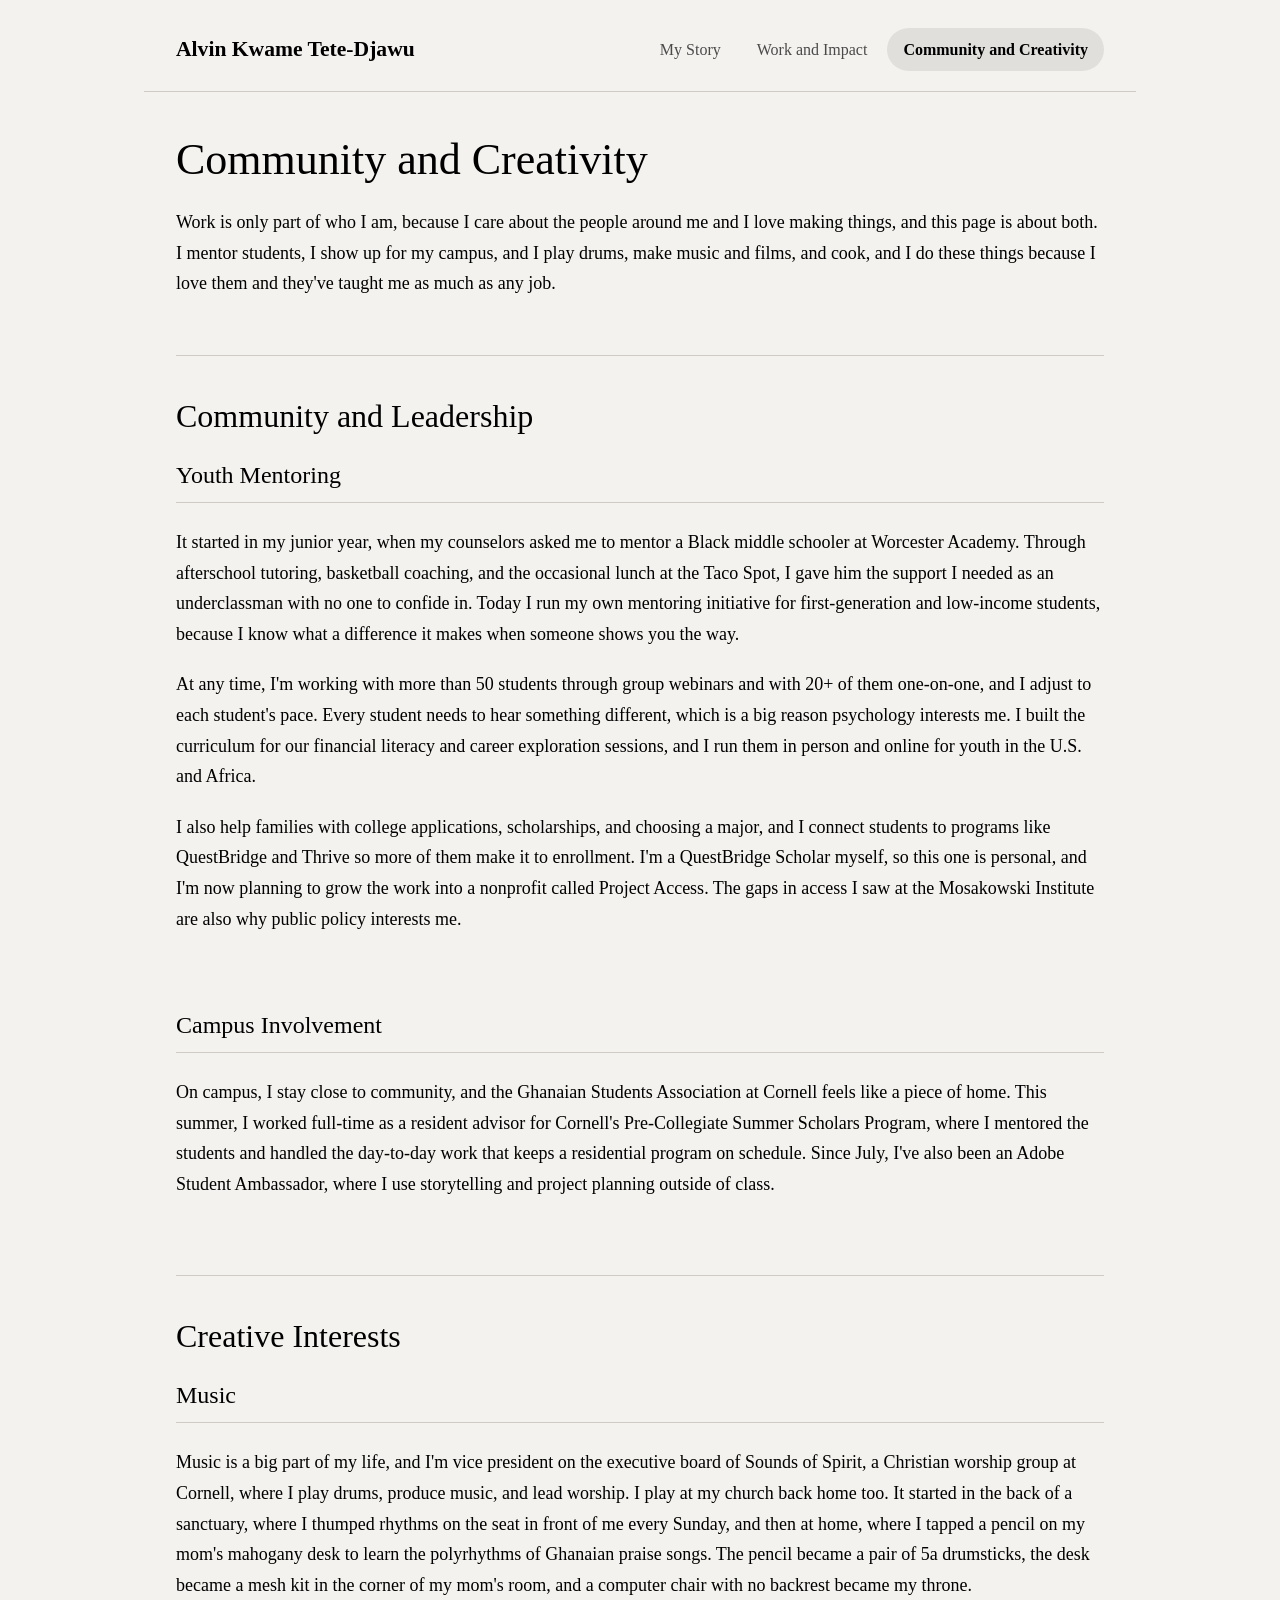
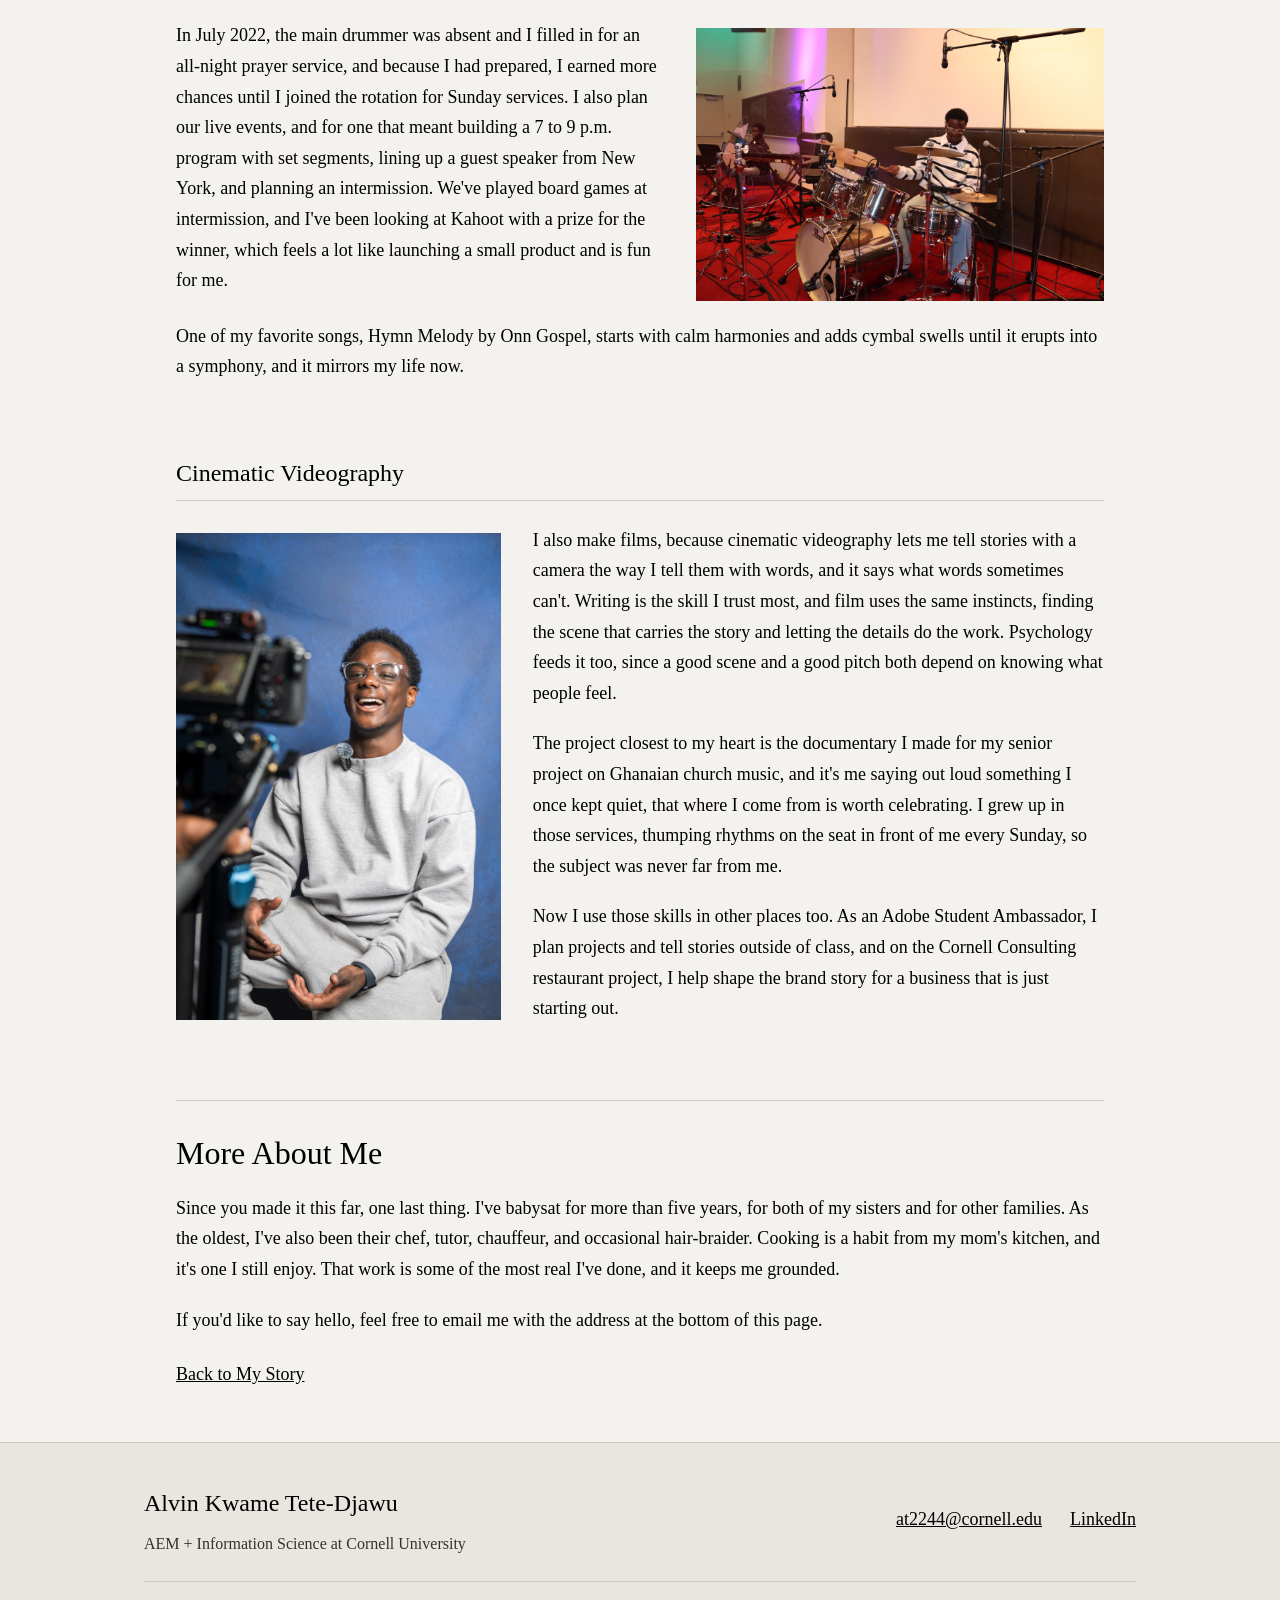
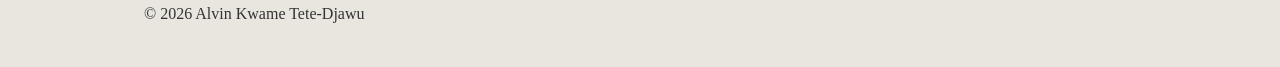
==== commit 6ea7b325: "Match class site, keep oval nav, stats and skill tags" ====
--- a/community.html
+++ b/community.html
@@ -5,172 +5,106 @@
     <meta charset="UTF-8">
     <meta name="viewport" content="width=device-width, initial-scale=1">
     <title>Community and Creativity | Alvin Kwame Tete-Djawu</title>
-    <meta name="description" content="How Alvin Tete-Djawu gives back and makes things. Youth mentoring through Project Access, campus leadership, drumming, music, and videography.">
-    <meta name="author" content="Alvin Kwame Tete-Djawu">
-    <meta name="theme-color" content="#0b0b0c">
-    <meta property="og:type" content="website">
-    <meta property="og:title" content="Community and Creativity | Alvin Kwame Tete-Djawu">
-    <meta property="og:description" content="How Alvin Tete-Djawu gives back and makes things. Youth mentoring through Project Access, campus leadership, drumming, music, and videography.">
-    <meta property="og:url" content="https://alvinktd.github.io/community.html">
-    <meta property="og:image" content="https://alvinktd.github.io/images/headshot.jpg">
-    <!-- Tiny gold A on black, drawn inline so there is no extra file. -->
-    <link rel="icon" href="data:image/svg+xml,%3Csvg xmlns='http://www.w3.org/2000/svg' viewBox='0 0 64 64'%3E%3Crect width='64' height='64' rx='14' fill='%230b0b0c'/%3E%3Ctext x='32' y='44' font-size='36' text-anchor='middle' font-family='Georgia,serif' font-weight='700' fill='%23e9d5a1'%3EA%3C/text%3E%3C/svg%3E">
     <link rel="stylesheet" type="text/css" href="styles/site.css">
-    <script src="scripts/site.js" defer></script>
 </head>
 
 <body>
-
-    <a class="skip-link" href="#main">Skip to content</a>
-
-    <header class="site-header">
-        <div class="header-inner">
-            <a class="site-name" href="index.html"><span>Alvin Kwame</span> <span>Tete-Djawu</span></a>
-
-            <nav class="site-navigation" aria-label="Main">
-                <ul>
-                    <li><a href="index.html">My Story</a></li>
-                    <li><a href="work.html">Work and Impact</a></li>
-                    <li><a href="community.html" aria-current="page">Community and Creativity</a></li>
-                </ul>
-            </nav>
-        </div>
+    <header id="site-header" class="site-header">
+        <p id="site-title" class="site-title">Alvin Kwame <span class="name-break">Tete-Djawu</span></p>
+        <button id="hamburger-button" class="menu-button" type="button" aria-label="Open menu">☰</button>
+        <button id="close-menu-button" class="menu-button hidden" type="button" aria-label="Close menu">✕</button>
+        <nav id="site-nav" class="site-nav site-navigation hidden">
+            <menu class="navigation-links">
+                <li><a href="index.html">My Story</a></li>
+                <li><a href="work.html">Work and Impact</a></li>
+                <li><a class="current-page" href="community.html">Community and Creativity</a></li>
+            </menu>
+        </nav>
     </header>
 
-    <main id="main" class="page-content">
-
+    <main class="page-content">
         <section class="page-introduction">
-            <p class="eyebrow">Community and Creativity</p>
-            <h1>The people I show up for, and the things I make.</h1>
-            <p class="lede">Work is only part of who I am, because I care about the people around me and I love making things, and this page is about both.</p>
-            <p>I mentor students, I show up for my campus, and I play drums and make music and films, and I do these things because I love them and they've taught me as much as any job.</p>
+            <h1>Community and Creativity</h1>
+            <p>Work is only part of who I am, because I care about the people around me and I love making things, and this page is about both. I mentor students, I show up for my campus, and I play drums, make music and films, and cook, and I do these things because I love them and they've taught me as much as any job.</p>
         </section>
 
-        <!-- Giving back. -->
-        <section class="section">
+        <section class="community-section">
             <h2>Community and Leadership</h2>
+            <div class="entry-list">
+                <section class="entry">
+                    <h3>Youth Mentoring</h3>
+                    <p>It started in my junior year, when my counselors asked me to mentor a Black middle schooler at Worcester Academy. Through afterschool tutoring, basketball coaching, and the occasional lunch at the Taco Spot, I gave him the support I needed as an underclassman with no one to confide in. Today I run my own mentoring initiative for first-generation and low-income students, because I know what a difference it makes when someone shows you the way.</p>
+                    <p>At any time, I'm working with more than 50 students through group webinars and with 20+ of them one-on-one, and I adjust to each student's pace. Every student needs to hear something different, which is a big reason psychology interests me. I built the curriculum for our financial literacy and career exploration sessions, and I run them in person and online for youth in the U.S. and Africa.</p>
+                    <p>I also help families with college applications, scholarships, and choosing a major, and I connect students to programs like QuestBridge and Thrive so more of them make it to enrollment. I'm a QuestBridge Scholar myself, so this one is personal, and I'm now planning to grow the work into a nonprofit called Project Access. The gaps in access I saw at the Mosakowski Institute are also why public policy interests me.</p>
+                </section>
 
-            <article class="entry">
-                <div class="entry-meta">
-                    <h3>Youth Mentoring</h3>
-                    <span class="entry-note">Project Access, April 2024 to Present</span>
-                </div>
-                <div class="entry-body">
-                    <p>It started in my junior year, when my counselors asked me to mentor a Black middle schooler at Worcester Academy. Through afterschool tutoring, basketball coaching, and the occasional lunch at the Taco Spot, I gave him the support I needed as an underclassman with no one to confide in.</p>
-                    <p>Today I run Project Access, a youth impact initiative for first-generation and low-income students, because I know what a difference it makes when someone shows you the way.</p>
-                    <p>At any time, I'm working with more than 50 students through group webinars and with 20+ of them one-on-one, and I tailor my guidance to each student's goals. After each session, I collect feedback and track attendance so the next one is better.</p>
-                    <p>I built the curriculum for our financial literacy and career exploration sessions, and I run them in person and online for youth in the U.S. and Africa.</p>
-                    <p>I also help families with college applications, scholarships, and choosing a major, and every September I sit down with seniors to work through their financial aid forms. I connect students to programs like QuestBridge and Thrive so more of them make it to enrollment. I'm a QuestBridge Scholar myself, so this one is personal.</p>
-                    <ul class="chips">
-                        <li>Mentoring</li>
-                        <li>Curriculum design</li>
-                        <li>Financial literacy</li>
-                        <li>College access</li>
-                        <li>Public speaking</li>
-                    </ul>
-                </div>
-            </article>
-
-            <article class="entry">
-                <div class="entry-meta">
-                    <h3>Black Student Union</h3>
-                    <span class="entry-note">Worcester Academy</span>
-                </div>
-                <div class="entry-body">
-                    <p>For two years I led the Black Student Union at Worcester Academy. I was the only Black male in my class for my first two years, so I knew what it meant to have a place where students could just be themselves.</p>
-                    <p>I presented for Black History Month, and I mentored young men of color across the school, which is where my mentoring started.</p>
-                </div>
-            </article>
-
-            <article class="entry">
-                <div class="entry-meta">
+                <section class="entry">
                     <h3>Campus Involvement</h3>
-                    <span class="entry-note">Cornell University</span>
-                </div>
-                <div class="entry-body">
-                    <p>On campus, I stay close to community, and the Ghanaian Students Association at Cornell feels like a piece of home.</p>
-                    <p>This past summer, I worked full-time as a resident advisor for Cornell's Pre-Collegiate Summer Scholars Program, where I mentored the students and handled the day-to-day work that keeps a residential program on schedule.</p>
-                    <p>Since July, I've also been an Adobe Student Ambassador, where I use storytelling and project planning outside of class.</p>
-                </div>
-            </article>
+                    <p>On campus, I stay close to community, and the Ghanaian Students Association at Cornell feels like a piece of home. This summer, I worked full-time as a resident advisor for Cornell's Pre-Collegiate Summer Scholars Program, where I mentored the students and handled the day-to-day work that keeps a residential program on schedule. Since July, I've also been an Adobe Student Ambassador, where I use storytelling and project planning outside of class.</p>
+                </section>
+            </div>
         </section>
 
-        <!-- Making things. -->
-        <section class="section">
+        <section class="creativity-section">
             <h2>Creative Interests</h2>
+            <div class="entry-list">
+                <section class="entry">
+                    <h3>Music</h3>
+                    <p>Music is a big part of my life, and I'm vice president on the executive board of Sounds of Spirit, a Christian worship group at Cornell, where I play drums, produce music, and lead worship. I play at my church back home too. It started in the back of a sanctuary, where I thumped rhythms on the seat in front of me every Sunday, and then at home, where I tapped a pencil on my mom's mahogany desk to learn the polyrhythms of Ghanaian praise songs. The pencil became a pair of 5a drumsticks, the desk became a mesh kit in the corner of my mom's room, and a computer chair with no backrest became my throne.</p>
+                    <div class="pair pair-right">
+                        <figure class="photo photo-drums">
+                            <picture>
+                                <img src="images/drums.JPG" alt="Alvin drumming at a Sounds of Spirit worship night">
+                            </picture>
+                        </figure>
+                        <div class="pair-text">
+                            <p>In July 2022, the main drummer was absent and I filled in for an all-night prayer service, and because I had prepared, I earned more chances until I joined the rotation for Sunday services. I also plan our live events, and for one that meant building a 7 to 9 p.m. program with set segments, lining up a guest speaker from New York, and planning an intermission. We've played board games at intermission, and I've been looking at Kahoot with a prize for the winner, which feels a lot like launching a small product and is fun for me.</p>
+                        </div>
+                    </div>
+                    <p>One of my favorite songs, Hymn Melody by Onn Gospel, starts with calm harmonies and adds cymbal swells until it erupts into a symphony, and it mirrors my life now.</p>
+                </section>
 
-            <article class="entry">
-                <div class="entry-meta">
-                    <h3>Music</h3>
-                    <span class="entry-note">Sounds of Spirit, Co-founder and Executive Board VP</span>
-                </div>
-                <div class="entry-body">
-                    <p>Music is a big part of my life, and I'm a co-founder and vice president on the executive board of Sounds of Spirit, a Christian worship group at Cornell, where I play drums, produce music, and lead worship. I play at my church back home too.</p>
-                    <picture class="inline-picture">
-                        <img src="images/drums.jpg" alt="Alvin drumming at a Sounds of Spirit worship night" width="2304" height="1536" loading="lazy">
-                    </picture>
-                    <p>It started in the back of a sanctuary, where I thumped rhythms on the seat in front of me every Sunday, and then at home, where I tapped a pencil on my mom's mahogany desk to learn the polyrhythms of Ghanaian praise songs. The pencil became a pair of 5a drumsticks, the desk became a mesh kit in the corner of my mom's room, and a computer chair with no backrest became my throne.</p>
-                    <p>I started on drums and piano at church in 2021, my freshman year, and I later picked up bass guitar. In July 2022, the main drummer was absent and I filled in for an all-night prayer service, and because I had prepared, I earned more chances until I joined the rotation for Sunday services.</p>
-                    <p>Since then I've played the Autumn Bay Prayerfest in Pittsfield, Massachusetts, and filled in as drummer for a church retreat.</p>
-                    <p>I also plan our live events, and for one that meant building a 7 to 9 p.m. program with set segments, lining up a guest speaker from New York, and planning an intermission. Our Praise and Worship night comes around every semester.</p>
-                    <p>We've played board games at intermission, and I've been looking at Kahoot with a prize for the winner, which feels a lot like launching a small product and is fun for me. I'm also building a small music studio in my dorm for gospel production.</p>
-                    <p>One of my favorite songs, Hymn Melody by Onn Gospel, starts with calm harmonies and adds cymbal swells until it erupts into a symphony, and it mirrors my life now. Joe Mettle and Victoria Orenze are on repeat too.</p>
-                    <ul class="chips">
-                        <li>Drums</li>
-                        <li>Piano</li>
-                        <li>Bass guitar</li>
-                        <li>Music production</li>
-                        <li>Event planning</li>
-                    </ul>
-                </div>
-            </article>
-
-            <article class="entry">
-                <div class="entry-meta">
+                <section class="entry">
                     <h3>Cinematic Videography</h3>
-                    <span class="entry-note">Senior project documentary</span>
-                </div>
-                <div class="entry-body">
-                    <p>I also make films, because cinematic videography lets me tell stories with a camera the way I tell them with words and says what words sometimes can't. I shoot short cinematic pieces about life and faith.</p>
-                    <p>The project closest to my heart is the documentary I made for my senior project on Ghanaian church music, and it's me saying out loud something I once kept quiet, that where I come from is worth celebrating.</p>
-                    <picture class="inline-picture">
-                        <img src="images/camerasmile.jpeg" alt="Alvin laughing at a photoshoot" width="3072" height="4608" loading="lazy">
-                    </picture>
-                    <ul class="chips">
-                        <li>Videography</li>
-                        <li>Storytelling</li>
-                        <li>DaVinci Resolve</li>
-                    </ul>
-                </div>
-            </article>
+                    <div class="pair pair-left">
+                        <figure class="photo photo-camera">
+                            <picture>
+                                <img src="images/camerasmile.jpeg" alt="Alvin laughing at a photoshoot">
+                            </picture>
+                        </figure>
+                        <div class="pair-text">
+                            <p>I also make films, because cinematic videography lets me tell stories with a camera the way I tell them with words, and it says what words sometimes can't. Writing is the skill I trust most, and film uses the same instincts, finding the scene that carries the story and letting the details do the work. Psychology feeds it too, since a good scene and a good pitch both depend on knowing what people feel.</p>
+                            <p>The project closest to my heart is the documentary I made for my senior project on Ghanaian church music, and it's me saying out loud something I once kept quiet, that where I come from is worth celebrating. I grew up in those services, thumping rhythms on the seat in front of me every Sunday, so the subject was never far from me.</p>
+                            <p>Now I use those skills in other places too. As an Adobe Student Ambassador, I plan projects and tell stories outside of class, and on the Cornell Consulting restaurant project, I help shape the brand story for a business that is just starting out.</p>
+                        </div>
+                    </div>
+                </section>
+            </div>
         </section>
 
-        <section class="section closing-section">
+        <section class="closing-section">
             <h2>More About Me</h2>
-            <p>Last thing, since you made it this far, I've babysat for more than five years, for both of my sisters and for other families, and as the oldest I've also been their chef, tutor, chauffeur, and occasional hair-braider. It's some of the most real work I've done, and it keeps me grounded.</p>
-            <p>When I'm not working, I'm shooting hoops, watching the Celtics, or shopping for clothes.</p>
-            <p>If you'd like to say hi, my email is at the bottom of the page.</p>
+            <p>Since you made it this far, one last thing. I've babysat for more than five years, for both of my sisters and for other families. As the oldest, I've also been their chef, tutor, chauffeur, and occasional hair-braider. Cooking is a habit from my mom's kitchen, and it's one I still enjoy. That work is some of the most real I've done, and it keeps me grounded.</p>
+            <p>If you'd like to say hello, feel free to email me with the address at the bottom of this page.</p>
             <a class="text-link" href="index.html">Back to My Story</a>
         </section>
-
     </main>
 
     <footer class="site-footer">
-        <div class="footer-inner">
-            <div class="footer-name">
+        <section class="footer-content">
+            <section class="footer-name">
                 <p class="footer-heading">Alvin Kwame Tete-Djawu</p>
-                <p class="footer-text">Applied Economics and Management + Information Science at Cornell University</p>
-                <p class="copyright">&copy; 2026 Alvin Kwame Tete-Djawu</p>
-            </div>
-
-            <div class="footer-links">
-                <a href="mailto:at2244@cornell.edu" data-copy-email>at2244@cornell.edu</a>
+                <p class="footer-text">AEM + Information Science at Cornell University</p>
+            </section>
+            <section class="footer-links">
+                <a href="mailto:at2244@cornell.edu">at2244@cornell.edu</a>
                 <a href="https://www.linkedin.com/in/alvinktd/">LinkedIn</a>
-                <a href="https://github.com/alvinktd">GitHub</a>
-            </div>
-        </div>
+            </section>
+        </section>
+        <p class="copyright">&copy; 2026 Alvin Kwame Tete-Djawu</p>
     </footer>
-
+    <script src="scripts/jquery-4.0.0.min.js"></script>
+    <script src="scripts/site.js"></script>
 </body>
 
 </html>
--- a/styles/site.css
+++ b/styles/site.css
@@ -1,350 +1,781 @@
-/* Alvin Kwame Tete-Djawu personal site.
-   One stylesheet for all three pages.
-   Small screens come first, then wider screens override.
-
-   Quick knobs.
-   --page-max is the widest the text column gets. 60rem is 960px.
-   --accent is the one warm color.
-   --radius-lg rounds the images.
-*/
-
-/* Colors, sizes and fonts live here so one change updates every page. */
-:root {
-    --bg: #0b0b0c;
-    --text: #ececec;
-    --muted: #a6a6ac;
-    --line: rgba(255, 255, 255, 0.12);
-    --surface: rgba(255, 255, 255, 0.06);
-    --surface-strong: rgba(255, 255, 255, 0.12);
-    --accent: #e9d5a1;
-
-    --radius-lg: 22px;
-    --radius-md: 14px;
-    --pill: 999px;
-
-    --page-max: 60rem;
-    --gutter: clamp(1.25rem, 4vw, 2rem);
-
-    /* Heights of the sticky bars on wide screens, used for sticky offsets. */
-    --header-h: 4rem;
-    --nav-h: 3.75rem;
-
-    --serif: Georgia, "Times New Roman", serif;
-    --sans: system-ui, -apple-system, "Segoe UI", Roboto, Helvetica, Arial, sans-serif;
-}
-
-/* Base rules. */
-*,
-*::before,
-*::after {
+/* Copilot prompt used for this stylesheet: Help me make this website aesthetically pleasing yet visually accessible in the design and in the way content is presented to users. All text should be easily legible, with a bare minimum font size of 16px. Images should not remain oversized, and all text should be left-aligned, to state a few best practices. I would personally like the basic serif font and clear gaps between sections. */
+
+/* Base (mobile first) and default light theme */
+* {
     box-sizing: border-box;
 }
 
-html {
-    -webkit-text-size-adjust: 100%;
-    scroll-behavior: smooth;
-    /* Keeps jump links from hiding under the bars. */
-    scroll-padding-top: 1.5rem;
-}
-
 body {
     margin: 0;
-    background: var(--bg);
-    color: var(--text);
-    font-family: var(--serif);
-    font-size: clamp(1.0625rem, 1rem + 0.3vw, 1.1875rem);
+    background-color: #f4f2ee;
+    color: #000000;
+    font-family: Georgia, "Times New Roman", serif;
+    font-size: 1.0625rem;
     line-height: 1.7;
-    overflow-wrap: break-word;
+}
+
+a {
+    color: #000000;
 }
 
 img {
+    display: block;
+    width: 100%;
     max-width: 100%;
-}
-
-a {
-    color: var(--text);
-    text-underline-offset: 0.2em;
-}
-
-/* Clear focus ring for keyboard users. */
-a:focus-visible,
-button:focus-visible,
-summary:focus-visible {
-    outline: 2px solid var(--accent);
-    outline-offset: 3px;
-    border-radius: 6px;
-}
-
-/* Hidden until a keyboard user tabs to it. */
-.skip-link {
-    position: absolute;
-    left: 1rem;
-    top: -4rem;
-    z-index: 50;
-    padding: 0.6rem 1rem;
-    background: var(--text);
-    color: var(--bg);
-    font-family: var(--sans);
-    border-radius: var(--pill);
-}
-
-.skip-link:focus {
-    top: 1rem;
-}
-
-/* Header and navigation. On small screens the name sits on top and the links stack. */
-.site-header {
-    border-bottom: 1px solid var(--line);
-}
-
-.header-inner {
-    width: min(100% - 2 * var(--gutter), var(--page-max));
-    margin-inline: auto;
-    padding-top: 1.75rem;
-}
-
-.site-name {
-    display: block;
-    color: var(--text);
-    text-decoration: none;
-    font-weight: 700;
-    font-size: clamp(2.25rem, 9vw, 2.75rem);
-    line-height: 1.1;
-    letter-spacing: -0.01em;
-}
-
-.site-name span {
-    display: block;
-}
-
-.site-navigation ul {
-    list-style: none;
-    margin: 0;
-    padding: 1.25rem 0 1.5rem;
-    display: flex;
-    flex-direction: column;
-    align-items: flex-start;
-    gap: 0.25rem;
-}
-
-.site-navigation a {
-    display: inline-block;
-    padding: 0.5rem 0;
-    color: var(--muted);
-    text-decoration: none;
-    font-family: var(--sans);
-    font-size: 1.05rem;
-}
-
-.site-navigation a:hover {
-    color: var(--text);
-}
-
-.site-navigation a[aria-current="page"] {
-    color: var(--text);
-    font-weight: 600;
-    border-bottom: 2px solid var(--text);
-}
-
-/* Page layout. */
-.page-content {
-    width: min(100% - 2 * var(--gutter), var(--page-max));
-    margin-inline: auto;
-    padding-block: 2.5rem 3rem;
+    height: auto;
 }
 
 h1,
 h2,
 h3 {
-    font-weight: 700;
+    clear: both;
+    margin: 0;
+    color: #000000;
+    font-weight: normal;
+    line-height: 1.25;
+}
+
+h1 {
+    margin-bottom: 1.25rem;
+    font-size: 2rem;
+}
+
+h2 {
+    margin-bottom: 1.25rem;
+    font-size: 1.75rem;
+}
+
+h3 {
+    margin-bottom: 0.875rem;
+    font-size: 1.5rem;
+}
+
+p {
+    margin-top: 0;
+    margin-bottom: 1.25rem;
+}
+
+.hidden {
+    display: none !important;
+}
+
+/* Header and navigation */
+.site-header {
+    display: flex;
+    flex-wrap: wrap;
+    align-items: center;
+    justify-content: space-between;
+    gap: 0.75rem;
+    max-width: 62rem;
+    margin: 0 auto;
+    padding: 1.25rem 1.25rem 0;
+}
+
+@media (min-width: 900px) {
+    .site-header {
+        border-bottom: 1px solid #cfcbc4;
+    }
+}
+
+.site-title {
+    flex: 1 1 0;
+    min-width: 0;
+    margin: 0;
+    color: #000000;
+    font-size: 1.9rem;
+    font-weight: bold;
     line-height: 1.15;
-    letter-spacing: -0.015em;
-    margin: 0 0 1rem;
-    text-wrap: balance;
-}
-
-h1 {
-    font-size: clamp(2rem, 1.4rem + 2.6vw, 3.25rem);
-    letter-spacing: -0.02em;
-}
-
-h2 {
-    font-size: clamp(1.6rem, 1.3rem + 1.2vw, 2.25rem);
-}
-
-h3 {
-    font-size: 1.3rem;
-}
-
-p {
-    margin: 0 0 1.15rem;
-    max-width: 70ch;
-    text-wrap: pretty;
-}
-
-/* Small label above a page title. */
-.eyebrow {
-    margin: 0 0 1rem;
-    font-family: var(--sans);
-    font-size: 0.78rem;
-    font-weight: 600;
-    letter-spacing: 0.12em;
-    text-transform: uppercase;
-    color: var(--accent);
-}
-
-/* Each big block of a page gets a thin line above it. */
-.section {
-    margin-top: clamp(2.75rem, 7vw, 5rem);
-    padding-top: clamp(2rem, 5vw, 3rem);
-    border-top: 1px solid var(--line);
+}
+
+.name-break {
+    display: block;
+}
+
+.site-navigation {
+    flex: 1 1 100%;
+    max-width: none;
+    padding-bottom: 1.25rem;
+}
+
+.navigation-links {
+    display: flex;
+    flex-direction: column;
+    gap: 0.5rem;
+    margin: 0;
+    padding: 0;
+    list-style: none;
+}
+
+.navigation-links a {
+    display: block;
+    padding: 0.375rem 0;
+    color: #4a4a4a;
+    font-size: 1.375rem;
+    text-decoration: none;
+}
+
+.navigation-links .current-page {
+    color: #000000;
+    font-weight: bold;
+}
+
+/* Interactivity buttons: plain icons, not default browser buttons */
+.menu-button,
+.close-button {
+    min-width: 2.5rem;
+    min-height: 2.75rem;
+    margin: 0;
+    padding: 0;
+    border: none;
+    background: none;
+    color: #000000;
+    font-family: inherit;
+    font-size: 2rem;
+    line-height: 1;
+    text-align: center;
+    cursor: pointer;
+}
+
+/* Page layout */
+.page-content {
+    max-width: 62rem;
+    margin: 0 auto;
+    padding: 0 1.25rem;
+}
+
+.hero {
+    display: flex;
+    flex-direction: column;
+    gap: 1.75rem;
+    margin-top: 1.75rem;
+    margin-bottom: 2.5rem;
+}
+
+.hero-picture img {
+    max-width: 24rem;
+    margin: 0 auto;
+}
+
+.hero-text p:last-child {
+    margin-bottom: 0;
 }
 
 .page-introduction {
-    padding-bottom: 0.5rem;
-}
-
-.lede {
-    font-size: 1.12em;
-    color: var(--text);
-}
-
-/* Small pill that says what I am looking for. */
-.status {
-    display: inline-flex;
-    align-items: center;
-    gap: 0.6rem;
-    margin: 0.5rem 0 0;
-    padding: 0.45rem 1rem;
-    border: 1px solid var(--line);
-    border-radius: var(--pill);
-    background: var(--surface);
-    font-family: var(--sans);
-    font-size: 0.9rem;
+    margin-top: 1.75rem;
+    margin-bottom: 2.5rem;
+}
+
+.page-introduction p:last-child {
+    margin-bottom: 0;
+}
+
+.story-section,
+.education-section,
+.cornell-section,
+.communication-section,
+.experience-section,
+.skills-section,
+.certifications-section,
+.community-section,
+.creativity-section {
+    margin-bottom: 2.5rem;
+    padding-top: 2rem;
+    border-top: 1px solid #cfcbc4;
+}
+
+/* Entries and stories hold their content */
+.story,
+.entry {
+    overflow: auto;
+    width: 100%;
+}
+
+.entry-list {
+    display: flex;
+    flex-direction: column;
+    gap: 2.5rem;
+    margin-top: 1.5rem;
+}
+
+.entry h3 {
+    margin-bottom: 1.5rem;
+    padding-bottom: 0.75rem;
+    border-bottom: 1px solid #cfcbc4;
+}
+
+.story h3 {
+    padding-bottom: 0.75rem;
+    border-bottom: 1px solid #cfcbc4;
+}
+
+/* Role line under an entry title: job title, dates, place */
+.entry-meta {
+    margin: -0.75rem 0 1.25rem;
+    color: #4a4a4a;
+    font-size: 1rem;
     line-height: 1.4;
 }
 
-.status::before {
-    content: "";
-    flex: none;
-    width: 0.55rem;
-    height: 0.55rem;
-    border-radius: 50%;
-    background: var(--accent);
-}
-
-/* Images and captions. Photos stay modest on purpose. */
-picture {
-    display: block;
-}
-
-picture img {
-    display: block;
+.photo {
+    margin: 0 0 1.25rem;
+}
+
+.photo figcaption {
+    margin-top: 0.5rem;
+    color: #333333;
+    font-size: 1rem;
+    line-height: 1.4;
+}
+
+/* A photo and the paragraphs beside it sit in one row */
+.pair {
+    display: flex;
+    flex-direction: column;
+    margin-bottom: 1.25rem;
+}
+
+.pair-text p:last-child {
+    margin-bottom: 0;
+}
+
+/* Lists and cards */
+.involvement-heading {
+    margin-top: 1.5rem;
+}
+
+.certification-list,
+.involvement-list {
+    margin: 0;
+    padding-left: 1.75rem;
+}
+
+.certification-list li,
+.involvement-list li {
+    margin-bottom: 0.75rem;
+    padding-left: 0.375rem;
+}
+
+.skill-list {
+    display: flex;
+    flex-direction: column;
+    gap: 1.5rem;
+    margin-top: 1.5rem;
+}
+
+.skill-card {
+    padding: 0;
+}
+
+.skill-card h3 {
+    margin-bottom: 0.5rem;
+}
+
+.skill-card p {
+    margin-bottom: 0;
+}
+
+/* View Details: sits under the last paragraph of every entry, on the right (opens the modal in the final milestone) */
+.entry-actions {
+    display: flex;
+    justify-content: flex-end;
+    clear: both;
+    margin-top: 1rem;
+}
+
+.view-details-button {
+    margin: 0;
+    padding: 0.375rem 0;
+    border: none;
+    background: none;
+    color: #333333;
+    font-family: inherit;
+    font-size: 1rem;
+    line-height: 1.4;
+    text-decoration: underline;
+    cursor: pointer;
+}
+
+/* Links and closing sections */
+.text-link {
+    display: inline-block;
+    padding: 0.25rem 0;
+    color: #000000;
+    text-decoration: underline;
+}
+
+.closing-section {
+    padding-top: 2rem;
+    padding-bottom: 3rem;
+    border-top: 1px solid #cfcbc4;
+}
+
+/* Footer */
+.site-footer {
+    padding: 2rem 1.25rem;
+    border-top: 1px solid #cfcbc4;
+    background-color: #e9e6e0;
+}
+
+.footer-content {
+    display: flex;
+    flex-direction: column;
+    gap: 1.5rem;
+    max-width: 62rem;
+    margin: 0 auto;
+}
+
+.footer-heading {
+    margin-bottom: 0.375rem;
+    color: #000000;
+    font-size: 1.5rem;
+}
+
+.footer-text {
+    margin-bottom: 0;
+    color: #333333;
+    font-size: 1rem;
+}
+
+.footer-links {
+    display: flex;
+    flex-direction: column;
+    gap: 0.75rem;
+}
+
+.copyright {
+    max-width: 62rem;
+    margin: 1.5rem auto 0;
+    padding-top: 1.125rem;
+    border-top: 1px solid #cfcbc4;
+    color: #333333;
+    font-size: 1rem;
+}
+
+/* Modal: the dialog fills the window and the page shows through its tinted background */
+.modal {
     width: 100%;
-    height: auto;
-    border-radius: var(--radius-lg);
-}
-
-.school-figure {
-    max-width: 34rem;
-    margin: 1.75rem 0;
-}
-
-/* Tall photos get a narrower cap so they do not take over the page. */
-.school-figure img[src$="nativity-speech.jpg"],
-.school-figure img[src$="gradhandshake.jpg"] {
-    max-width: 22rem;
-}
-
-.school-figure figcaption {
-    margin-top: 0.6rem;
-    font-family: var(--sans);
-    font-size: 0.8rem;
-    line-height: 1.5;
-    color: var(--muted);
-}
-
-.school-figure figcaption a {
-    color: var(--muted);
-}
-
-.inline-picture {
-    margin: 1.5rem 0;
-    max-width: 34rem;
-}
-
-.role-body .inline-picture {
-    max-width: 24rem;
-}
-
-/* Tall camera photo stays small. */
-.inline-picture img[src$="camerasmile.jpeg"] {
-    max-width: 18rem;
-}
-
-/* Hero on the home page. */
-.hero {
-    display: grid;
-    gap: 2rem;
-}
-
-.hero-picture img {
-    max-width: 22rem;
-    aspect-ratio: 4 / 5;
-    object-fit: cover;
-    object-position: center 20%;
-}
-
-.hero-actions {
-    display: flex;
-    flex-wrap: wrap;
-    gap: 0.75rem;
-    margin-top: 1.5rem;
-}
-
-/* Buttons and links that look like buttons. */
-.button,
-.text-link,
-.copy-button {
-    display: inline-flex;
-    align-items: center;
-    gap: 0.5rem;
-    min-height: 2.75rem;
-    padding: 0.6rem 1.35rem;
-    border-radius: var(--pill);
-    border: 1px solid var(--line);
-    background: transparent;
-    color: var(--text);
-    font-family: var(--sans);
-    font-size: 0.95rem;
-    font-weight: 600;
-    text-decoration: none;
-    cursor: pointer;
-    transition: background 0.2s ease, border-color 0.2s ease;
-}
-
-.button:hover,
-.text-link:hover,
-.copy-button:hover {
-    background: var(--surface-strong);
-    border-color: rgba(255, 255, 255, 0.3);
-}
-
-.button--primary,
-.text-link {
-    background: var(--text);
-    color: var(--bg);
-    border-color: var(--text);
-}
-
-.button--primary:hover,
-.text-link:hover {
-    background: #ffffff;
-    border-color: #ffffff;
-}
-
-.text-link::after {
-    content: "\2192";
+    max-width: none;
+    height: 100%;
+    max-height: none;
+    margin: 0;
+    padding: 0;
+    border: none;
+    background-color: rgba(244, 242, 238, 0.95);
+    color: #000000;
+}
+
+.modal-content {
+    display: flex;
+    flex-direction: column;
+    justify-content: center;
+    min-height: 100%;
+    max-width: 40rem;
+    margin: 0 auto;
+    padding: 4.5rem 1.25rem 2rem;
+}
+
+.close-button {
+    position: absolute;
+    top: 0.5rem;
+    right: 0.5rem;
+}
+
+.modal-title {
+    margin-bottom: 0.875rem;
+    padding-right: 3rem;
+    font-size: 1.625rem;
+}
+
+.modal-text {
+    margin-bottom: 0;
+}
+
+/* Coarse pointers (touchscreens): larger touch targets */
+@media (pointer: coarse) {
+
+    .menu-button,
+    .close-button {
+        min-width: 2.75rem;
+        min-height: 3rem;
+    }
+
+    .navigation-links a {
+        padding-top: 0.5rem;
+        padding-bottom: 0.625rem;
+    }
+
+    .text-link {
+        padding-top: 0.625rem;
+        padding-bottom: 0.625rem;
+    }
+
+    .view-details-button {
+        min-height: 2.75rem;
+        padding-left: 0.5rem;
+    }
+}
+
+/* Fine pointers (mouse and trackpad): hover feedback */
+@media (pointer: fine) {
+
+    .menu-button:hover,
+    .close-button:hover {
+        color: #555555;
+    }
+
+    .navigation-links a:hover {
+        color: #000000;
+    }
+
+    .text-link:hover {
+        color: #555555;
+    }
+
+    .view-details-button:hover {
+        color: #000000;
+    }
+}
+
+/* Medium screens: photos start wrapping with the text */
+@media (min-width: 600px) {
+    .site-title {
+        font-size: 2.25rem;
+    }
+
+    h1 {
+        font-size: 2.25rem;
+    }
+
+    .pair {
+        flex-direction: row;
+        align-items: flex-start;
+        gap: 2rem;
+    }
+
+    .pair-right {
+        flex-direction: row-reverse;
+    }
+
+    .pair .photo {
+        flex: 0 0 44%;
+        margin: 0.5rem 0 0;
+    }
+
+    .pair .photo-nativity {
+        flex-basis: 50%;
+    }
+
+    .pair-text {
+        flex: 1 1 0;
+        min-width: 0;
+    }
+}
+
+/* Wide screens */
+@media (min-width: 900px) {
+    body {
+        font-size: 1.125rem;
+    }
+
+    h1 {
+        font-size: 2.75rem;
+    }
+
+    h2 {
+        font-size: 2rem;
+    }
+
+    /* Name on the left, navigation bar on the right, one line under the whole row */
+    .site-header {
+        flex-wrap: nowrap;
+        gap: 1.5rem;
+        padding: 1.75rem 2rem;
+    }
+
+    .site-title {
+        flex: 0 0 auto;
+    }
+
+    .menu-button {
+        display: none;
+    }
+
+    .site-navigation {
+        flex: 0 0 auto;
+        padding-bottom: 0;
+    }
+
+    .navigation-links {
+        flex-direction: row;
+        gap: 0.5rem;
+    }
+
+    .navigation-links a {
+        padding: 0.625rem 0.875rem;
+        border: 1px solid #8c8c8c;
+        border-radius: 999px;
+        font-size: 1rem;
+        text-align: center;
+    }
+
+    .navigation-links .current-page {
+        border-color: #000000;
+        background-color: #000000;
+        color: #f4f2ee;
+    }
+
+    .navigation-links .current-page:hover {
+        color: #f4f2ee;
+    }
+
+    .page-content {
+        padding: 0 2rem;
+    }
+
+    .hero {
+        flex-direction: row;
+        align-items: center;
+        gap: 3rem;
+        margin-top: 2.5rem;
+        margin-bottom: 3.5rem;
+    }
+
+    .hero-picture {
+        flex: 0 0 48%;
+    }
+
+    .hero-picture img {
+        max-width: none;
+    }
+
+    .hero-text {
+        flex: 1 1 0;
+    }
+
+    .page-introduction {
+        margin-top: 2.5rem;
+        margin-bottom: 3.5rem;
+    }
+
+    .story-section,
+    .education-section,
+    .cornell-section,
+    .communication-section,
+    .experience-section,
+    .skills-section,
+    .certifications-section,
+    .community-section,
+    .creativity-section {
+        margin-bottom: 3.5rem;
+        padding-top: 2.5rem;
+    }
+
+    .entry-list {
+        gap: 3.5rem;
+    }
+
+    /* Photo widths: each photo is sized to match the text beside it */
+    .pair .photo-nativity {
+        flex-basis: 44%;
+    }
+
+    .pair .photo-handshake {
+        flex-basis: 45%;
+    }
+
+    .pair .photo-cornell {
+        flex-basis: 38%;
+    }
+
+    .pair .photo-team {
+        flex-basis: 40%;
+    }
+
+    .pair .photo-spotlight {
+        flex-basis: 46%;
+    }
+
+    .pair .photo-drums {
+        flex-basis: 44%;
+    }
+
+    .pair .photo-camera {
+        flex-basis: 35%;
+    }
+
+    .skill-list {
+        flex-flow: row wrap;
+        align-items: stretch;
+        gap: 2rem;
+    }
+
+    .skill-card {
+        flex: 1 1 40%;
+    }
+
+    .site-footer {
+        padding: 2.5rem 2rem;
+    }
+
+    .footer-content {
+        flex-direction: row;
+        justify-content: space-between;
+        align-items: center;
+    }
+
+    .footer-links {
+        flex-direction: row;
+        gap: 1.75rem;
+    }
+}
+
+/* Copilot prompt used for the dark color scheme: Help me add a dark color scheme to this light website using the prefers-color-scheme media query. Keep the same serif design and layout. Use a black background with white text, keep every text and link color easy to read with strong contrast, and restyle the navigation, buttons, footer, borders, and modal so they look professional and match the rest of the site. */
+@media (prefers-color-scheme: dark) {
+    body {
+        background-color: #000000;
+        color: #f2f2f2;
+    }
+
+    a,
+    h1,
+    h2,
+    h3,
+    .site-title,
+    .menu-button,
+    .close-button,
+    .text-link,
+    .footer-heading {
+        color: #ffffff;
+    }
+
+    .site-header {
+        border-bottom-color: #2b2b2b;
+    }
+
+    .story-section,
+    .education-section,
+    .cornell-section,
+    .communication-section,
+    .experience-section,
+    .skills-section,
+    .certifications-section,
+    .community-section,
+    .creativity-section,
+    .closing-section,
+    .site-footer,
+    .copyright {
+        border-top-color: #2b2b2b;
+    }
+
+    .entry h3,
+    .story h3 {
+        border-bottom-color: #2b2b2b;
+    }
+
+    .navigation-links a {
+        color: #a6a6a6;
+    }
+
+    .navigation-links .current-page {
+        color: #ffffff;
+    }
+
+    .entry-meta,
+    .view-details-button {
+        color: #bdbdbd;
+    }
+
+    .photo figcaption,
+    .footer-text,
+    .copyright {
+        color: #d6d6d6;
+    }
+
+    .site-footer {
+        background-color: #0a0a0a;
+    }
+
+    .modal {
+        background-color: rgba(0, 0, 0, 0.95);
+        color: #f2f2f2;
+    }
+
+    .menu-button:hover,
+    .close-button:hover,
+    .text-link:hover {
+        color: #bdbdbd;
+    }
+
+    .navigation-links a:hover,
+    .view-details-button:hover {
+        color: #ffffff;
+    }
+}
+
+/* Dark color scheme on wide screens: the navigation bar pills */
+@media (prefers-color-scheme: dark) and (min-width: 900px) {
+    .navigation-links a {
+        border-color: #3a3a3a;
+    }
+
+    .navigation-links .current-page {
+        border-color: #ffffff;
+        background-color: #ffffff;
+        color: #000000;
+    }
+
+    .navigation-links .current-page:hover {
+        color: #000000;
+    }
+}
+
+/* ---- Kept from the earlier personal site ---- */
+
+/* Wide screens: name on the left, oval nav buttons on the right */
+@media (min-width: 900px) {
+    .site-header {
+        flex-wrap: nowrap;
+        padding-bottom: 1.25rem;
+    }
+
+    .site-title {
+        flex: 0 1 auto;
+        font-size: 1.35rem;
+    }
+
+    .name-break {
+        display: inline;
+    }
+
+    .site-navigation {
+        flex: 0 0 auto;
+        padding-bottom: 0;
+    }
+
+    .site-navigation .navigation-links {
+        flex-direction: row;
+        align-items: center;
+        gap: 0.25rem;
+    }
+
+    .site-navigation .navigation-links a {
+        padding: 0.5rem 1rem;
+        border: 0;
+        border-radius: 999px;
+        background: transparent;
+        color: #4a4a4a;
+        font-size: 1rem;
+    }
+
+    .site-navigation .navigation-links a:hover {
+        color: #000000;
+    }
+
+    .site-navigation .navigation-links .current-page {
+        background: rgba(0, 0, 0, 0.08);
+        color: #000000;
+        font-weight: bold;
+    }
 }
 
 /* Row of big numbers. Two across on phones, four across on wider screens. */
@@ -358,31 +789,37 @@
 }
 
 .stats li {
+    margin: 0;
     padding-top: 1rem;
-    border-top: 1px solid var(--line);
+    border-top: 1px solid #cfcbc4;
 }
 
 .stat-number {
     display: block;
+    color: #000000;
     font-size: clamp(2rem, 1.5rem + 2vw, 2.75rem);
-    font-weight: 700;
+    font-weight: bold;
     line-height: 1.1;
-    color: var(--accent);
 }
 
 .stat-label {
     display: block;
     margin-top: 0.35rem;
-    font-family: var(--sans);
-    font-size: 0.85rem;
-    line-height: 1.45;
-    color: var(--muted);
-}
-
-/* Chips are the small rounded tags for keywords. */
+    color: #4a4a4a;
+    font-size: 1rem;
+    line-height: 1.4;
+}
+
+@media (min-width: 640px) {
+    .stats {
+        grid-template-columns: repeat(4, minmax(0, 1fr));
+    }
+}
+
+/* Oval skill and class tags */
 .chips {
     list-style: none;
-    margin: 1.25rem 0 0;
+    margin: 0.75rem 0 0;
     padding: 0;
     display: flex;
     flex-wrap: wrap;
@@ -390,432 +827,46 @@
 }
 
 .chips li {
-    padding: 0.3rem 0.8rem;
-    border: 1px solid var(--line);
-    border-radius: var(--pill);
-    font-family: var(--sans);
-    font-size: 0.8rem;
-    line-height: 1.4;
-    color: var(--muted);
-}
-
-/* Roles on the work page and entries on the community page. Stacked on phones. */
-.role,
-.entry {
-    display: grid;
-    gap: 0.75rem;
-    padding-block: 2rem;
-    border-top: 1px solid var(--line);
-}
-
-.role:first-of-type,
-.entry:first-of-type {
-    border-top: 0;
-    padding-top: 0.5rem;
-}
-
-.role-meta h3,
-.entry-meta h3 {
-    margin-bottom: 0.25rem;
-}
-
-.role-title,
-.role-dates,
-.entry-note {
-    display: block;
-    font-family: var(--sans);
-    font-size: 0.9rem;
-    line-height: 1.5;
-    color: var(--muted);
-}
-
-.role-body > :last-child,
-.entry-body > :last-child {
-    margin-bottom: 0;
-}
-
-/* Jump links on the work page. */
-.page-nav {
-    margin-top: 2.5rem;
-}
-
-.page-nav ul {
-    list-style: none;
-    margin: 0;
-    padding: 0;
-    display: flex;
-    flex-wrap: wrap;
-    gap: 0.5rem;
-}
-
-.page-nav a {
-    display: inline-block;
-    padding: 0.4rem 1rem;
-    border: 1px solid var(--line);
-    border-radius: var(--pill);
-    font-family: var(--sans);
-    font-size: 0.85rem;
-    color: var(--muted);
-    text-decoration: none;
-}
-
-.page-nav a:hover,
-.page-nav a.is-active {
-    background: var(--surface-strong);
-    color: var(--text);
-    border-color: transparent;
-}
-
-/* Earlier roles sit inside a drop-down. */
-details.earlier {
-    border-top: 1px solid var(--line);
-    padding-block: 1.25rem 0.5rem;
-}
-
-details.earlier summary {
-    display: inline-flex;
-    align-items: center;
-    gap: 0.6rem;
-    padding: 0.55rem 1.2rem;
-    border: 1px solid var(--line);
-    border-radius: var(--pill);
-    font-family: var(--sans);
-    font-size: 0.95rem;
-    font-weight: 600;
-    cursor: pointer;
-    list-style: none;
-}
-
-details.earlier .role:first-of-type {
-    padding-top: 2rem;
-    border-top: 1px solid var(--line);
-    margin-top: 1.25rem;
-}
-
-details.earlier summary::-webkit-details-marker {
-    display: none;
-}
-
-details.earlier summary::after {
-    content: "+";
-}
-
-details.earlier[open] summary::after {
-    content: "\2212";
-}
-
-details.earlier summary:hover {
-    background: var(--surface-strong);
-}
-
-/* Skills groups. */
-.skill-group {
-    padding-block: 1.25rem;
-    border-top: 1px solid var(--line);
-}
-
-.skill-group:first-of-type {
-    border-top: 0;
-    padding-top: 0;
-}
-
-.skill-group h3 {
+    margin: 0;
+    padding: 0.375rem 0.9rem;
+    border: 1px solid #cfcbc4;
+    border-radius: 999px;
+    color: #000000;
     font-size: 1rem;
-    font-family: var(--sans);
-    font-weight: 600;
-    color: var(--muted);
-    margin-bottom: 0;
-}
-
-.skill-group .chips {
-    margin-top: 0.75rem;
-}
-
-.skill-group .chips li {
-    color: var(--text);
-}
-
-/* Quick facts list on the home page. */
-.facts {
-    margin: 0;
-    display: grid;
-    gap: 0;
-}
-
-.facts div {
-    padding-block: 0.9rem;
-    border-top: 1px solid var(--line);
-}
-
-.facts dt {
-    font-family: var(--sans);
-    font-size: 0.8rem;
-    font-weight: 600;
-    letter-spacing: 0.08em;
-    text-transform: uppercase;
-    color: var(--accent);
-}
-
-.facts dd {
-    margin: 0.2rem 0 0;
-}
-
-/* Lists. */
-.spaced-heading {
-    margin-top: 2rem;
-}
-
-.certification-list {
-    margin: 0 0 1.25rem;
-    padding-left: 1.4rem;
-    max-width: 66ch;
-}
-
-.certification-list li {
-    padding-block: 0.25rem;
-}
-
-.closing-section .text-link {
-    margin-top: 0.75rem;
-}
-
-/* Footer. */
-.site-footer {
-    margin-top: 3rem;
-    border-top: 1px solid var(--line);
-}
-
-.footer-inner {
-    width: min(100% - 2 * var(--gutter), var(--page-max));
-    margin-inline: auto;
-    padding-block: 2.5rem 3rem;
-    display: grid;
-    gap: 1.5rem;
-}
-
-.footer-heading {
-    margin: 0;
-    font-weight: 700;
-}
-
-.footer-text,
-.copyright {
-    margin: 0.25rem 0 0;
-    font-family: var(--sans);
-    font-size: 0.85rem;
-    color: var(--muted);
-}
-
-.footer-links {
-    display: flex;
-    flex-wrap: wrap;
-    gap: 0.5rem;
-}
-
-.footer-links a {
-    display: inline-flex;
-    align-items: center;
-    min-height: 2.5rem;
-    padding: 0.4rem 1rem;
-    border: 1px solid var(--line);
-    border-radius: var(--pill);
-    font-family: var(--sans);
-    font-size: 0.9rem;
-    text-decoration: none;
-}
-
-.footer-links a:hover {
-    background: var(--surface-strong);
-}
-
-.copy-button {
-    min-height: 2.5rem;
-    padding: 0.4rem 1rem;
-    font-size: 0.9rem;
-}
-
-/* Small message that pops up after the email is copied. */
-.toast {
-    position: fixed;
-    left: 50%;
-    bottom: 1.5rem;
-    z-index: 60;
-    padding: 0.6rem 1.2rem;
-    border-radius: var(--pill);
-    background: var(--text);
-    color: var(--bg);
-    font-family: var(--sans);
-    font-size: 0.9rem;
-    opacity: 0;
-    transform: translate(-50%, 1rem);
-    pointer-events: none;
-    transition: opacity 0.25s ease, transform 0.25s ease;
-}
-
-.toast.is-visible {
-    opacity: 1;
-    transform: translate(-50%, 0);
-}
-
-/* Blocks fade in as they scroll into view. The script adds the first class. */
-.reveal {
-    opacity: 0;
-    transform: translateY(0.75rem);
-    transition: opacity 0.6s ease, transform 0.6s ease;
-}
-
-.reveal.is-visible {
-    opacity: 1;
-    transform: none;
-}
-
-/* Touch screens get bigger tap targets. */
-@media (pointer: coarse) {
-    .site-navigation a,
-    .page-nav a {
-        min-height: 2.75rem;
-        display: inline-flex;
-        align-items: center;
-    }
-}
-
-/* Tablets and small laptops. */
-@media (min-width: 40rem) {
-    .stats {
-        grid-template-columns: repeat(4, minmax(0, 1fr));
-    }
-
-    .facts {
-        grid-template-columns: repeat(2, minmax(0, 1fr));
-        column-gap: 2.5rem;
-    }
-
-    .page-content {
-        padding-block: 3.25rem 4rem;
-    }
-}
-
-/* Laptops and desktops. Slim sticky header, side by side layouts. */
-@media (min-width: 56rem) {
-    html {
-        scroll-padding-top: calc(var(--header-h) + var(--nav-h) + 1rem);
-    }
-
-    .site-header {
-        position: sticky;
-        top: 0;
-        z-index: 20;
-        background: rgba(11, 11, 12, 0.82);
-        -webkit-backdrop-filter: blur(14px);
-        backdrop-filter: blur(14px);
-    }
-
-    .header-inner {
-        display: flex;
-        align-items: center;
-        justify-content: space-between;
-        min-height: var(--header-h);
-        padding-block: 0;
-    }
-
-    .site-name {
-        font-size: 1.1rem;
-        letter-spacing: 0;
-    }
-
-    .site-name span {
-        display: inline;
-    }
-
-    .site-navigation ul {
-        flex-direction: row;
-        align-items: center;
-        padding: 0;
-        gap: 0.25rem;
-    }
-
-    .site-navigation a {
-        padding: 0.5rem 1rem;
-        border-radius: var(--pill);
-        font-size: 0.92rem;
-    }
-
-    .site-navigation a[aria-current="page"] {
-        background: var(--surface-strong);
-        border-bottom: 0;
-    }
-
-    .hero {
-        grid-template-columns: minmax(0, 19rem) minmax(0, 1fr);
-        gap: clamp(2.5rem, 5vw, 4.5rem);
-        align-items: start;
-    }
-
-    .hero-picture img {
-        max-width: none;
-    }
-
-    /* Jump bar sticks right under the header. */
-    .page-nav {
-        position: sticky;
-        top: var(--header-h);
-        z-index: 10;
-        min-height: var(--nav-h);
-        margin-inline: calc(-1 * var(--gutter));
-        padding: 0.75rem var(--gutter);
-        background: rgba(11, 11, 12, 0.82);
-        -webkit-backdrop-filter: blur(14px);
-        backdrop-filter: blur(14px);
-    }
-
-    .role,
-    .entry {
-        grid-template-columns: 13.5rem minmax(0, 1fr);
-        gap: 2.5rem;
-        padding-block: 2.25rem;
-    }
-
-    /* The left column stays in view while its text scrolls. */
-    .role-meta,
-    .entry-meta {
-        position: sticky;
-        top: calc(var(--header-h) + 1.5rem);
-        align-self: start;
-    }
-
-    /* On the work page the jump bar is also sticky, so sit lower. */
-    .page-nav ~ .section .role-meta {
-        top: calc(var(--header-h) + var(--nav-h) + 1rem);
-    }
-
-    .footer-inner {
-        grid-template-columns: 1fr auto;
-        align-items: start;
-    }
-}
-
-/* Very wide screens. Slightly bigger type, same column width. */
-@media (min-width: 90rem) {
-    body {
-        font-size: 1.1875rem;
-    }
-}
-
-/* People who turn motion off get no animation. */
-@media (prefers-reduced-motion: reduce) {
-    html {
-        scroll-behavior: auto;
-    }
-
-    *,
-    *::before,
-    *::after {
-        transition: none !important;
-        animation: none !important;
-    }
-
-    .reveal {
-        opacity: 1;
-        transform: none;
-    }
-}
+    line-height: 1.3;
+}
+
+/* Dark theme for the kept pieces */
+@media (prefers-color-scheme: dark) {
+    .stats li {
+        border-top-color: #2b2b2b;
+    }
+
+    .stat-number {
+        color: #ffffff;
+    }
+
+    .stat-label {
+        color: #d0d0d0;
+    }
+
+    .chips li {
+        border-color: #3a3a3a;
+        color: #ffffff;
+    }
+}
+
+@media (min-width: 900px) and (prefers-color-scheme: dark) {
+    .site-navigation .navigation-links a {
+        color: #c8c8c8;
+    }
+
+    .site-navigation .navigation-links a:hover {
+        color: #ffffff;
+    }
+
+    .site-navigation .navigation-links .current-page {
+        background: rgba(255, 255, 255, 0.14);
+        color: #ffffff;
+    }
+}
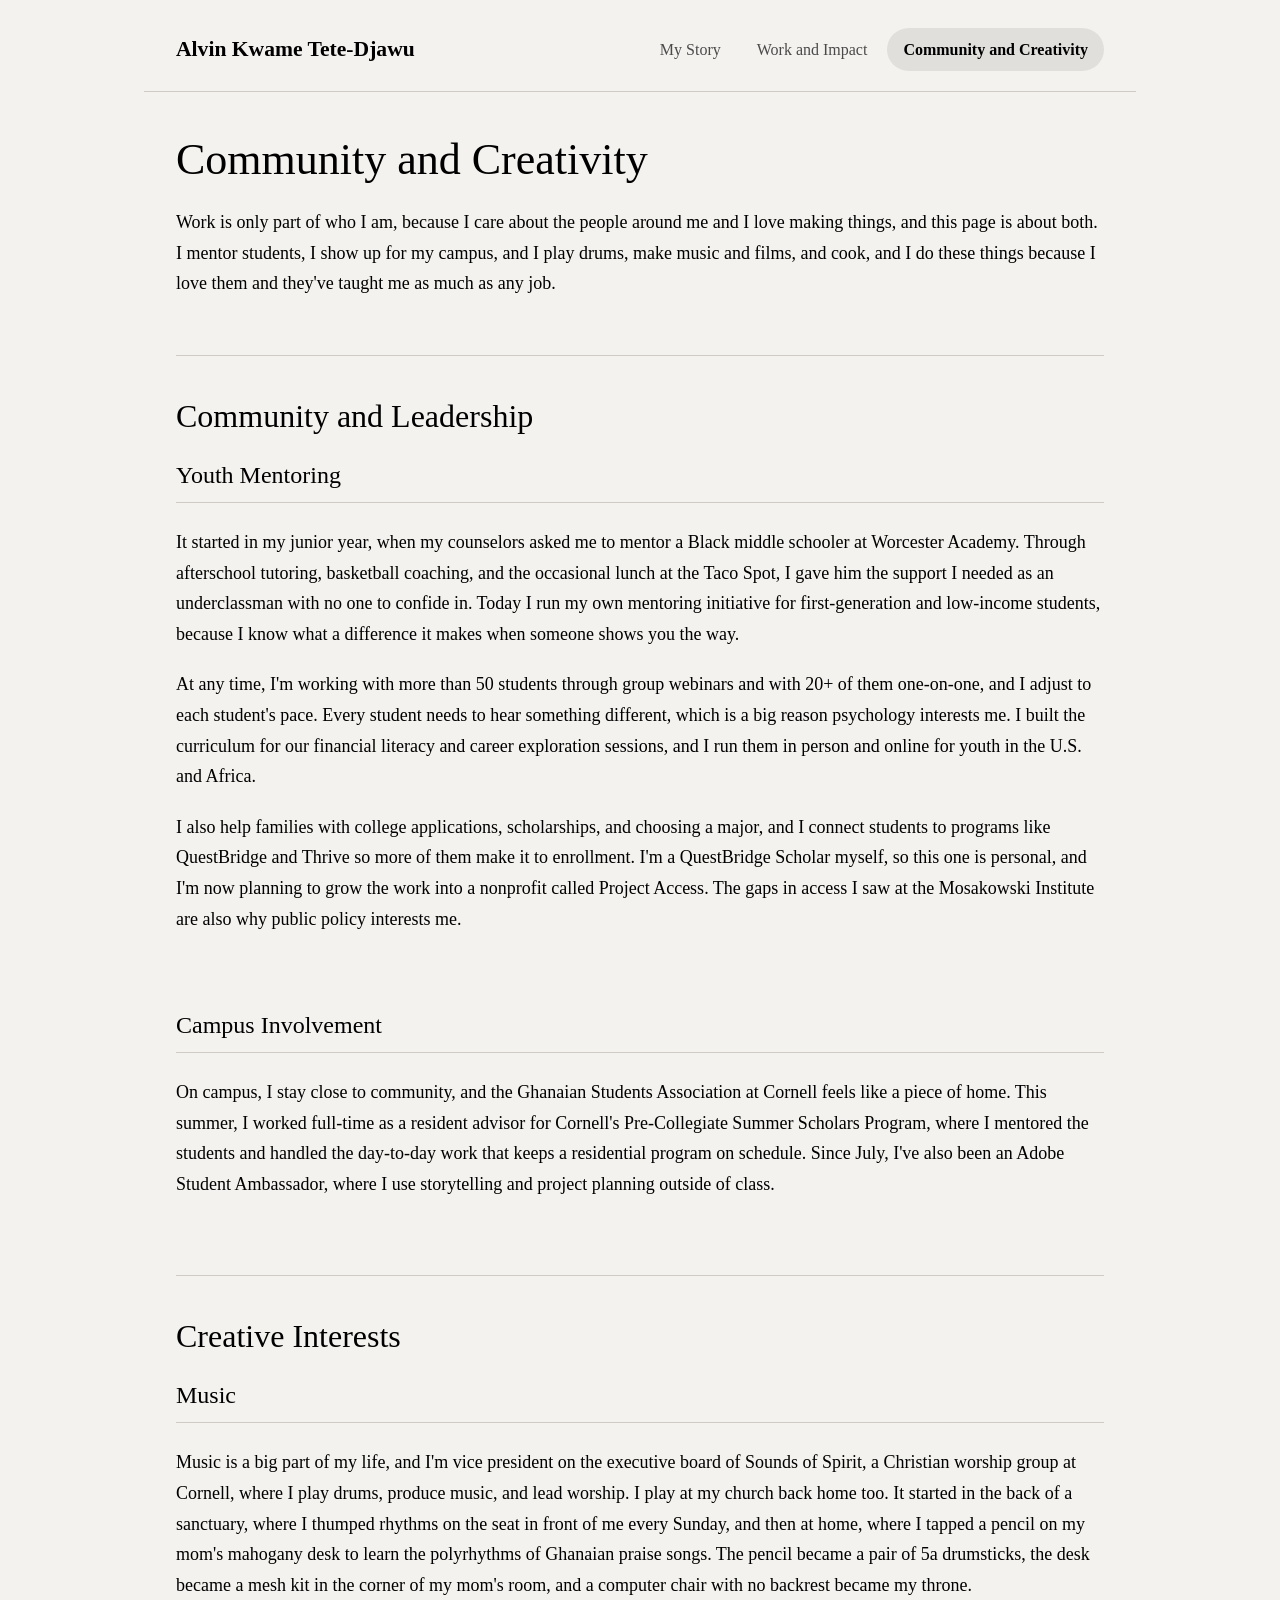
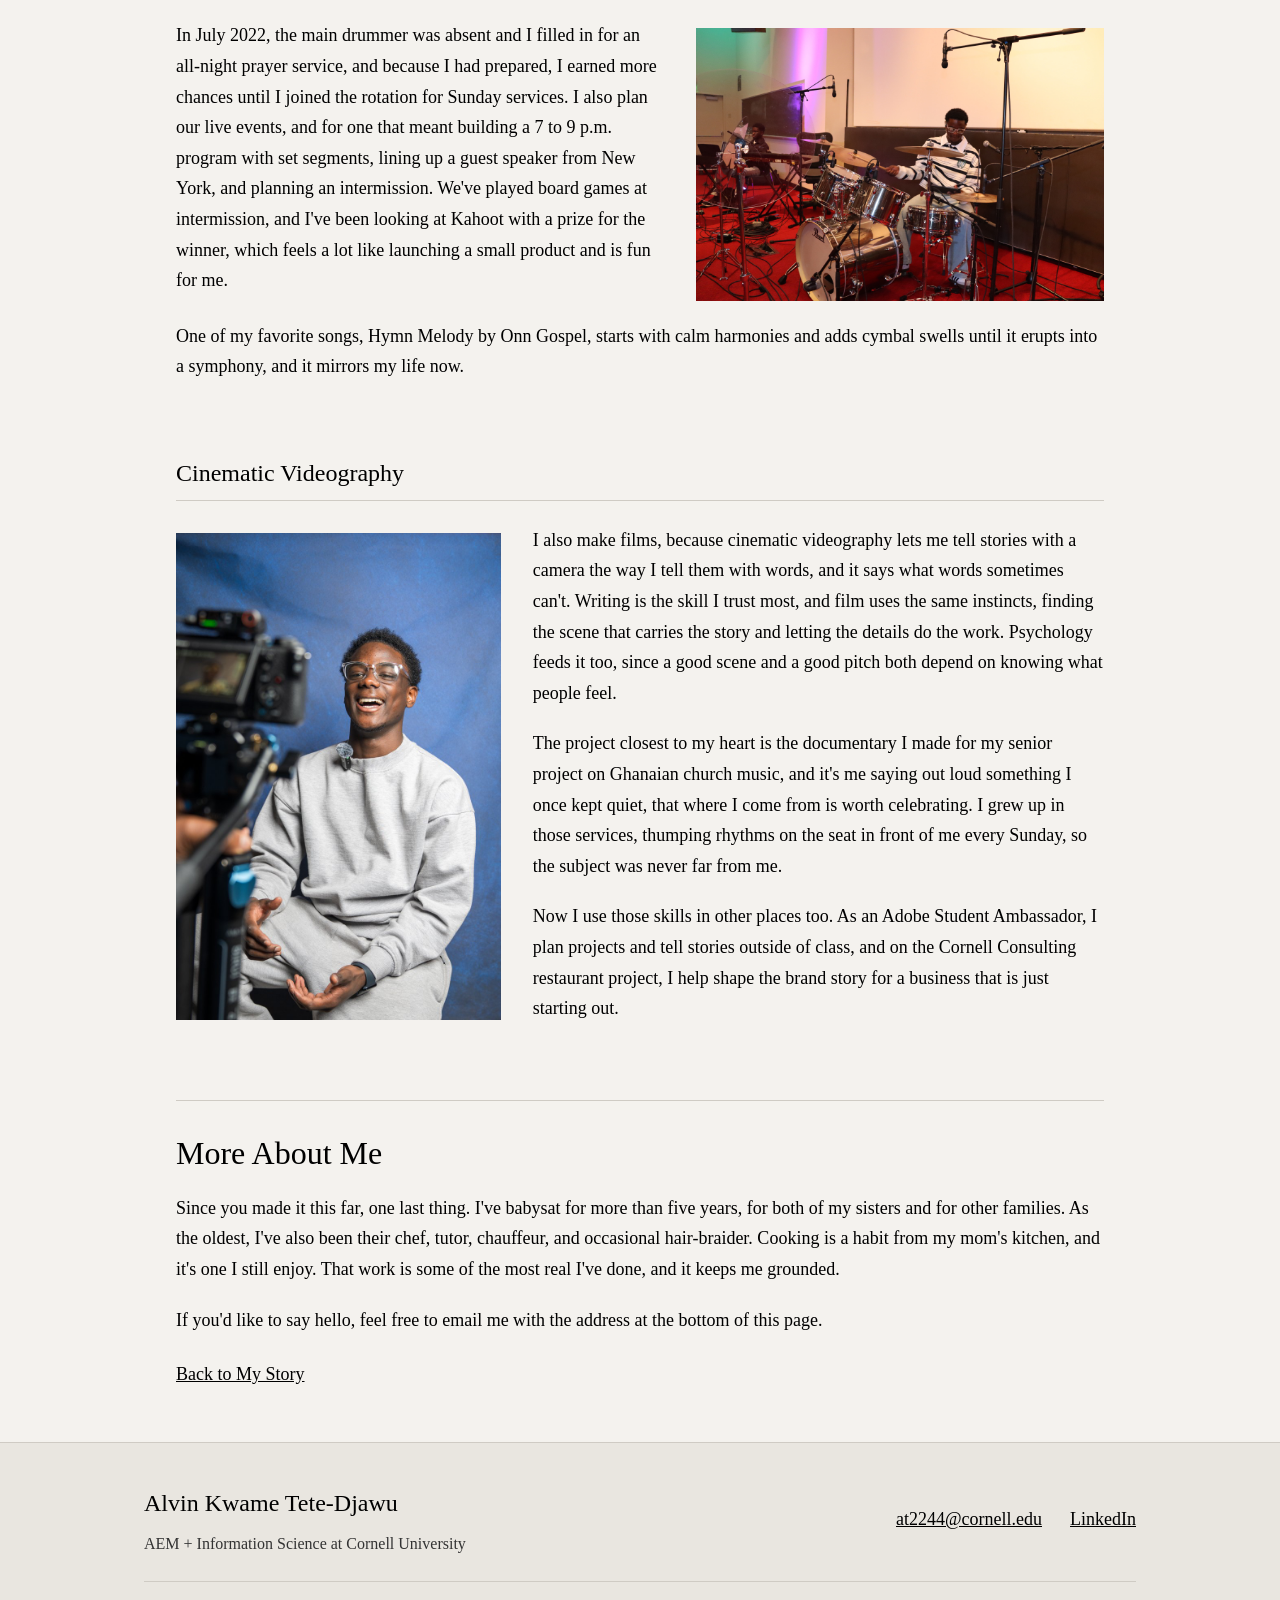
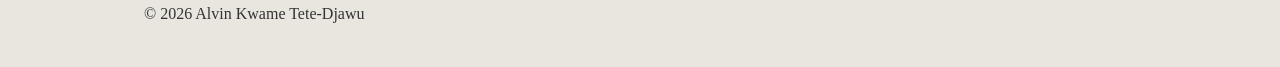
==== commit 61a97423: "Fix drums image filename case, lowercase ccnme, shrink camerasmile" ====
--- a/community.html
+++ b/community.html
@@ -54,7 +54,7 @@
                     <div class="pair pair-right">
                         <figure class="photo photo-drums">
                             <picture>
-                                <img src="images/drums.JPG" alt="Alvin drumming at a Sounds of Spirit worship night">
+                                <img src="images/drums.jpg" alt="Alvin drumming at a Sounds of Spirit worship night">
                             </picture>
                         </figure>
                         <div class="pair-text">
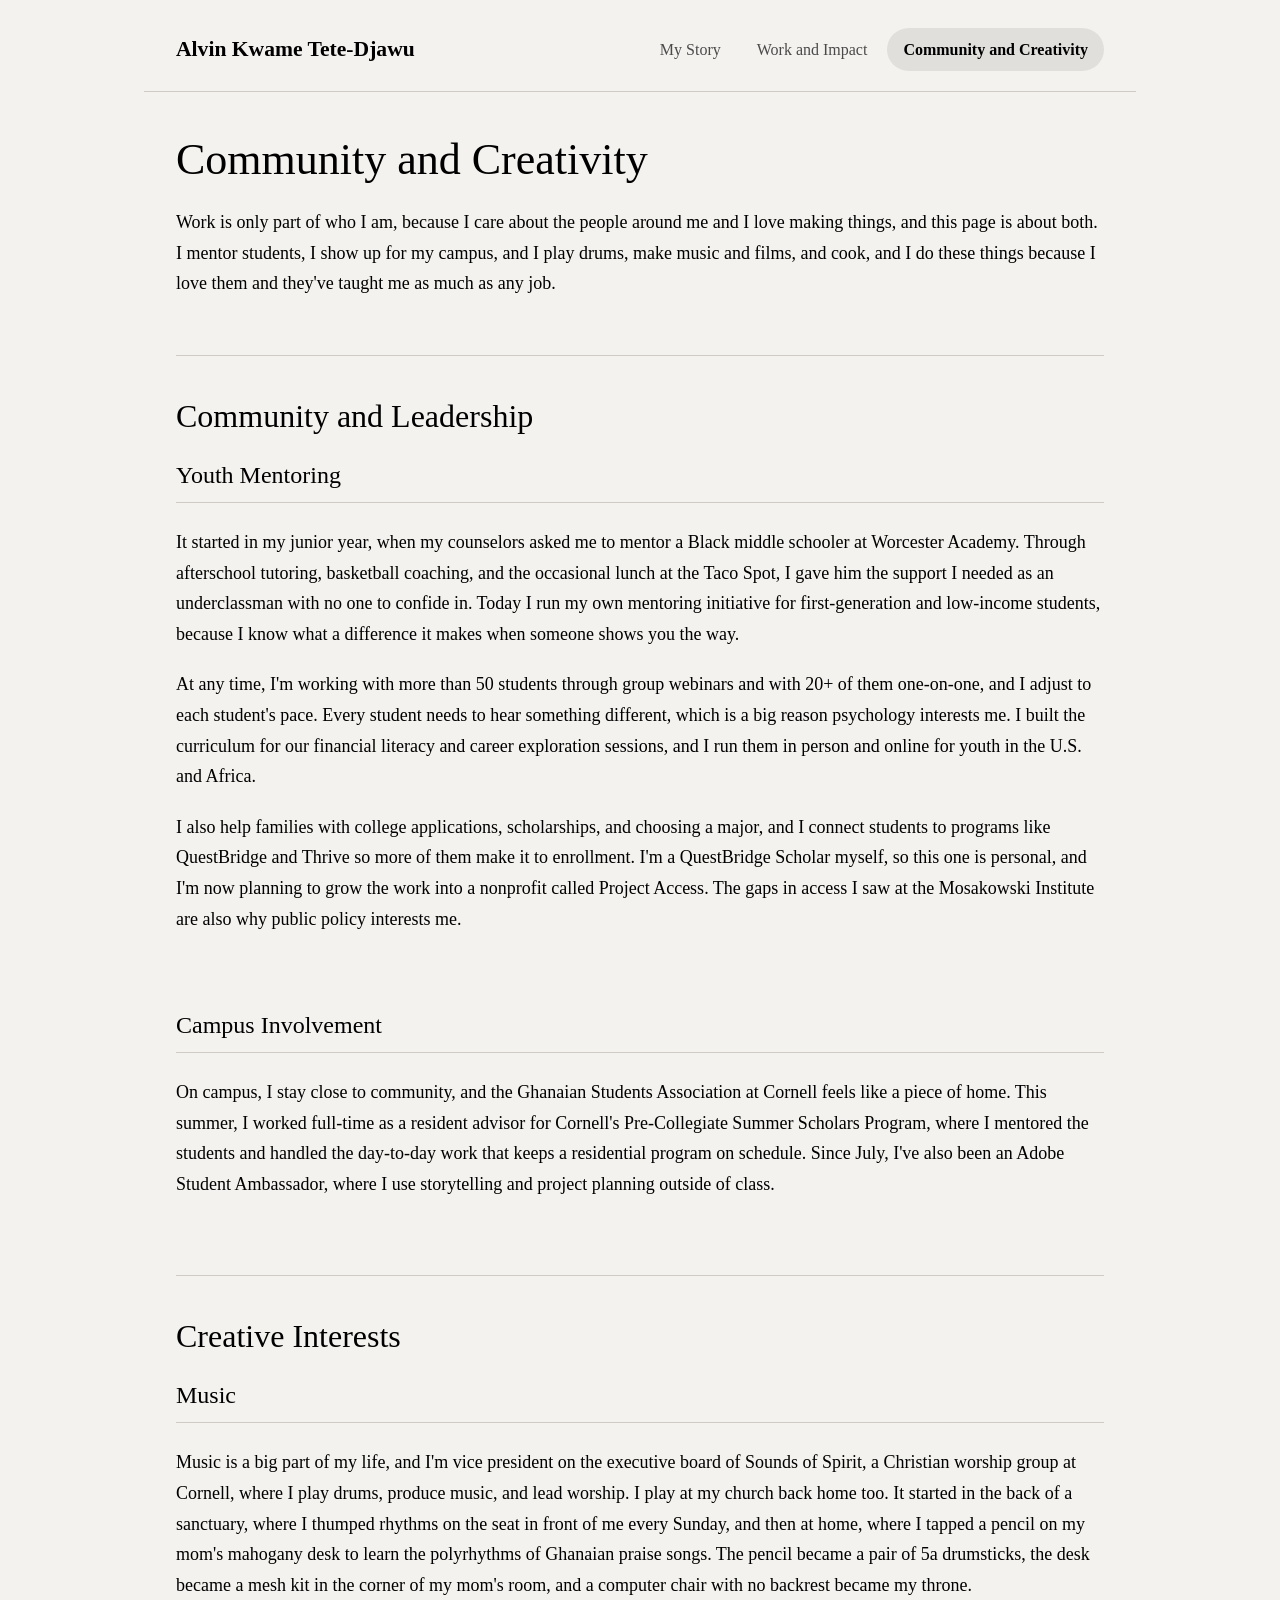
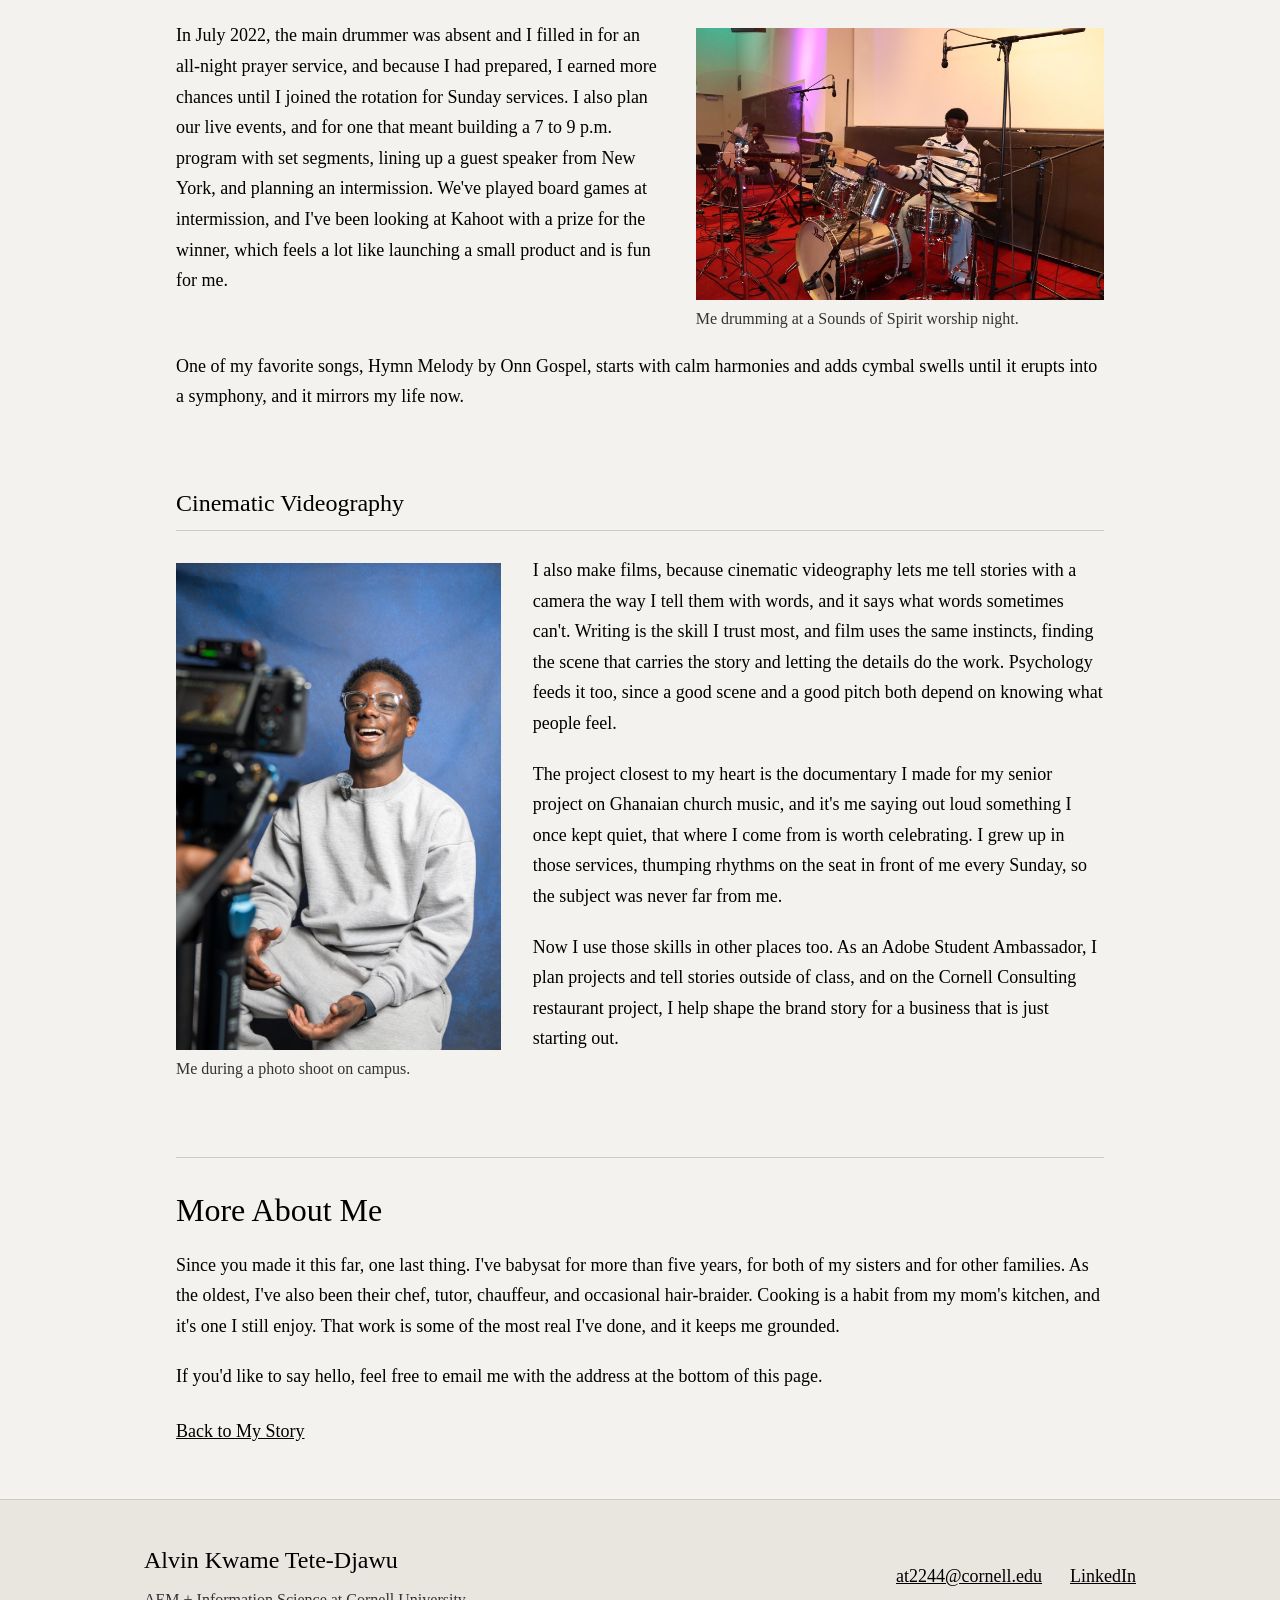
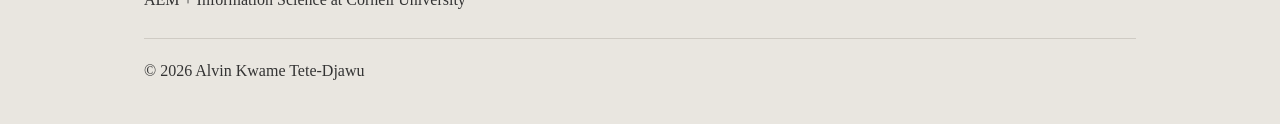
==== commit afb1ca75: "Update picture captions and remove unused images" ====
--- a/community.html
+++ b/community.html
@@ -56,7 +56,8 @@
                             <picture>
                                 <img src="images/drums.jpg" alt="Alvin drumming at a Sounds of Spirit worship night">
                             </picture>
-                        </figure>
+                        <figcaption>Me drumming at a Sounds of Spirit worship night.</figcaption>
+        </figure>
                         <div class="pair-text">
                             <p>In July 2022, the main drummer was absent and I filled in for an all-night prayer service, and because I had prepared, I earned more chances until I joined the rotation for Sunday services. I also plan our live events, and for one that meant building a 7 to 9 p.m. program with set segments, lining up a guest speaker from New York, and planning an intermission. We've played board games at intermission, and I've been looking at Kahoot with a prize for the winner, which feels a lot like launching a small product and is fun for me.</p>
                         </div>
@@ -71,7 +72,8 @@
                             <picture>
                                 <img src="images/camerasmile.jpeg" alt="Alvin laughing at a photoshoot">
                             </picture>
-                        </figure>
+                        <figcaption>Me during a photo shoot on campus.</figcaption>
+        </figure>
                         <div class="pair-text">
                             <p>I also make films, because cinematic videography lets me tell stories with a camera the way I tell them with words, and it says what words sometimes can't. Writing is the skill I trust most, and film uses the same instincts, finding the scene that carries the story and letting the details do the work. Psychology feeds it too, since a good scene and a good pitch both depend on knowing what people feel.</p>
                             <p>The project closest to my heart is the documentary I made for my senior project on Ghanaian church music, and it's me saying out loud something I once kept quiet, that where I come from is worth celebrating. I grew up in those services, thumping rhythms on the seat in front of me every Sunday, so the subject was never far from me.</p>
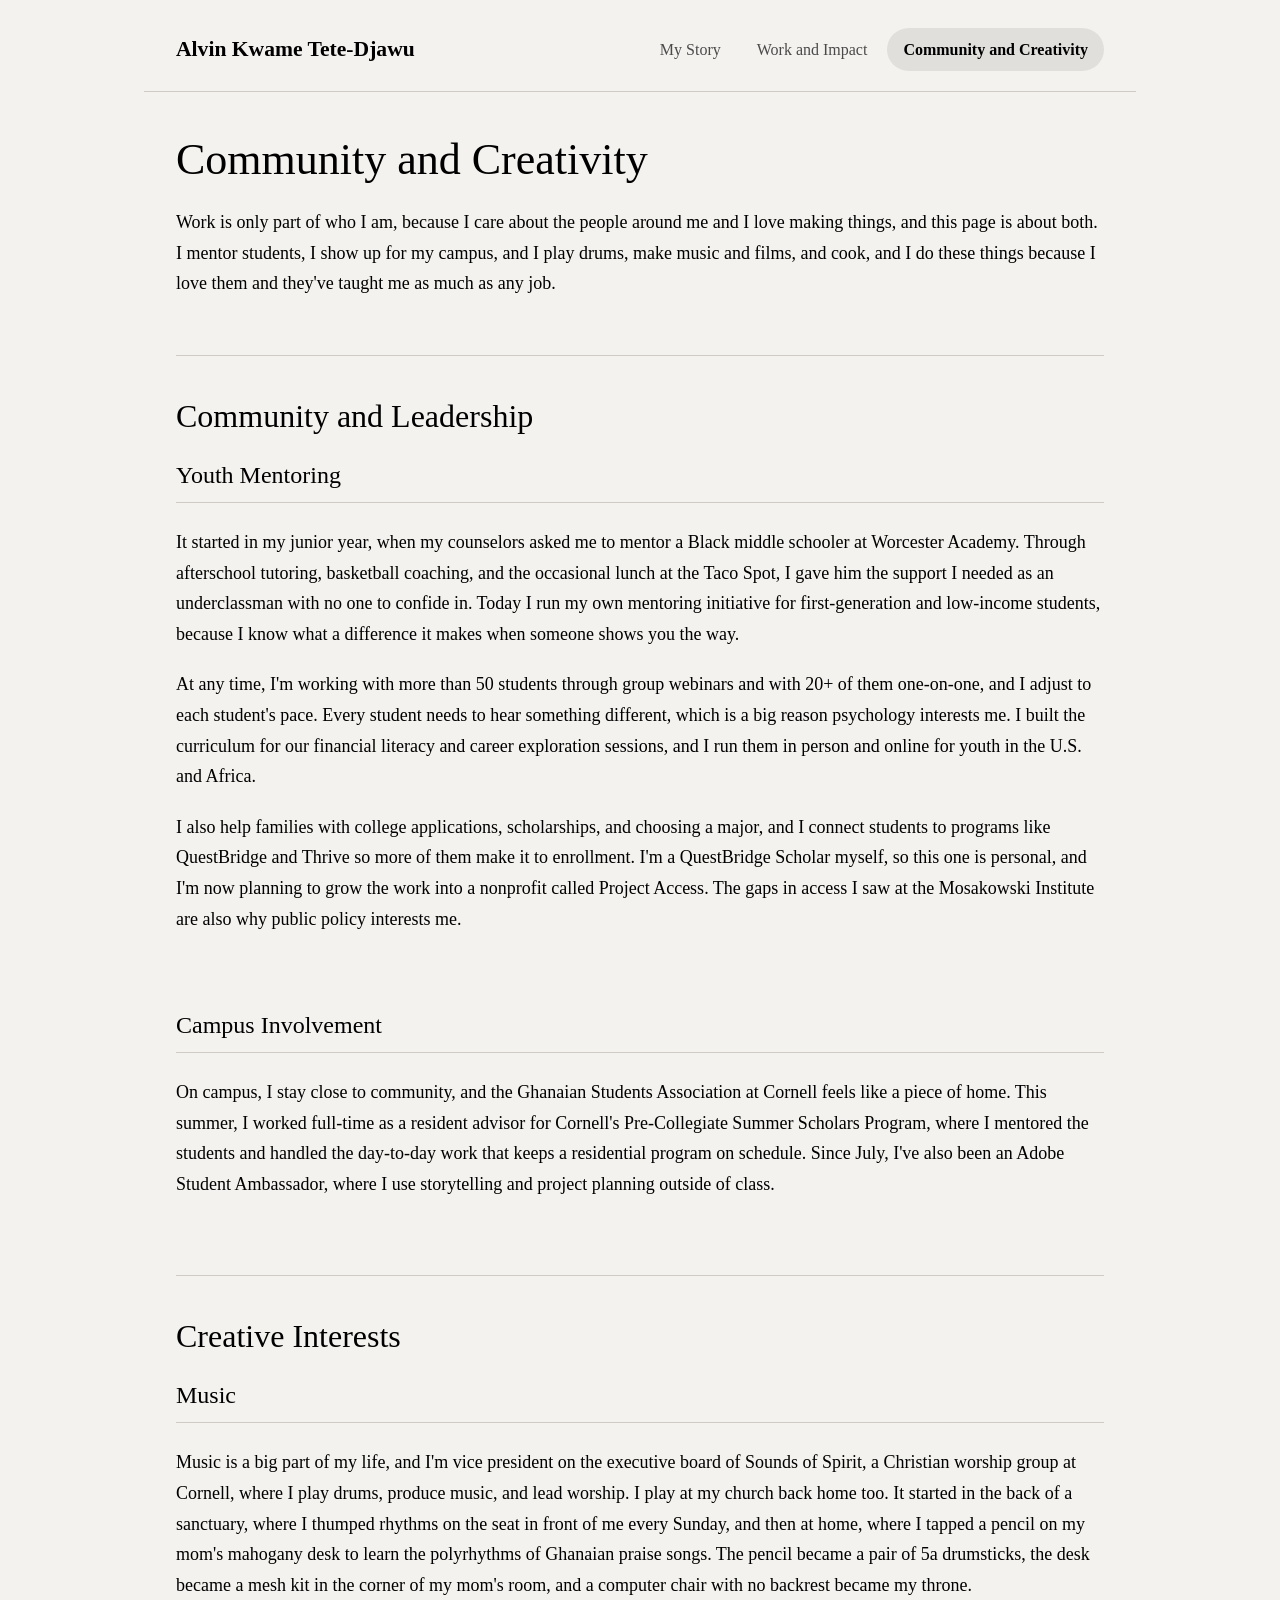
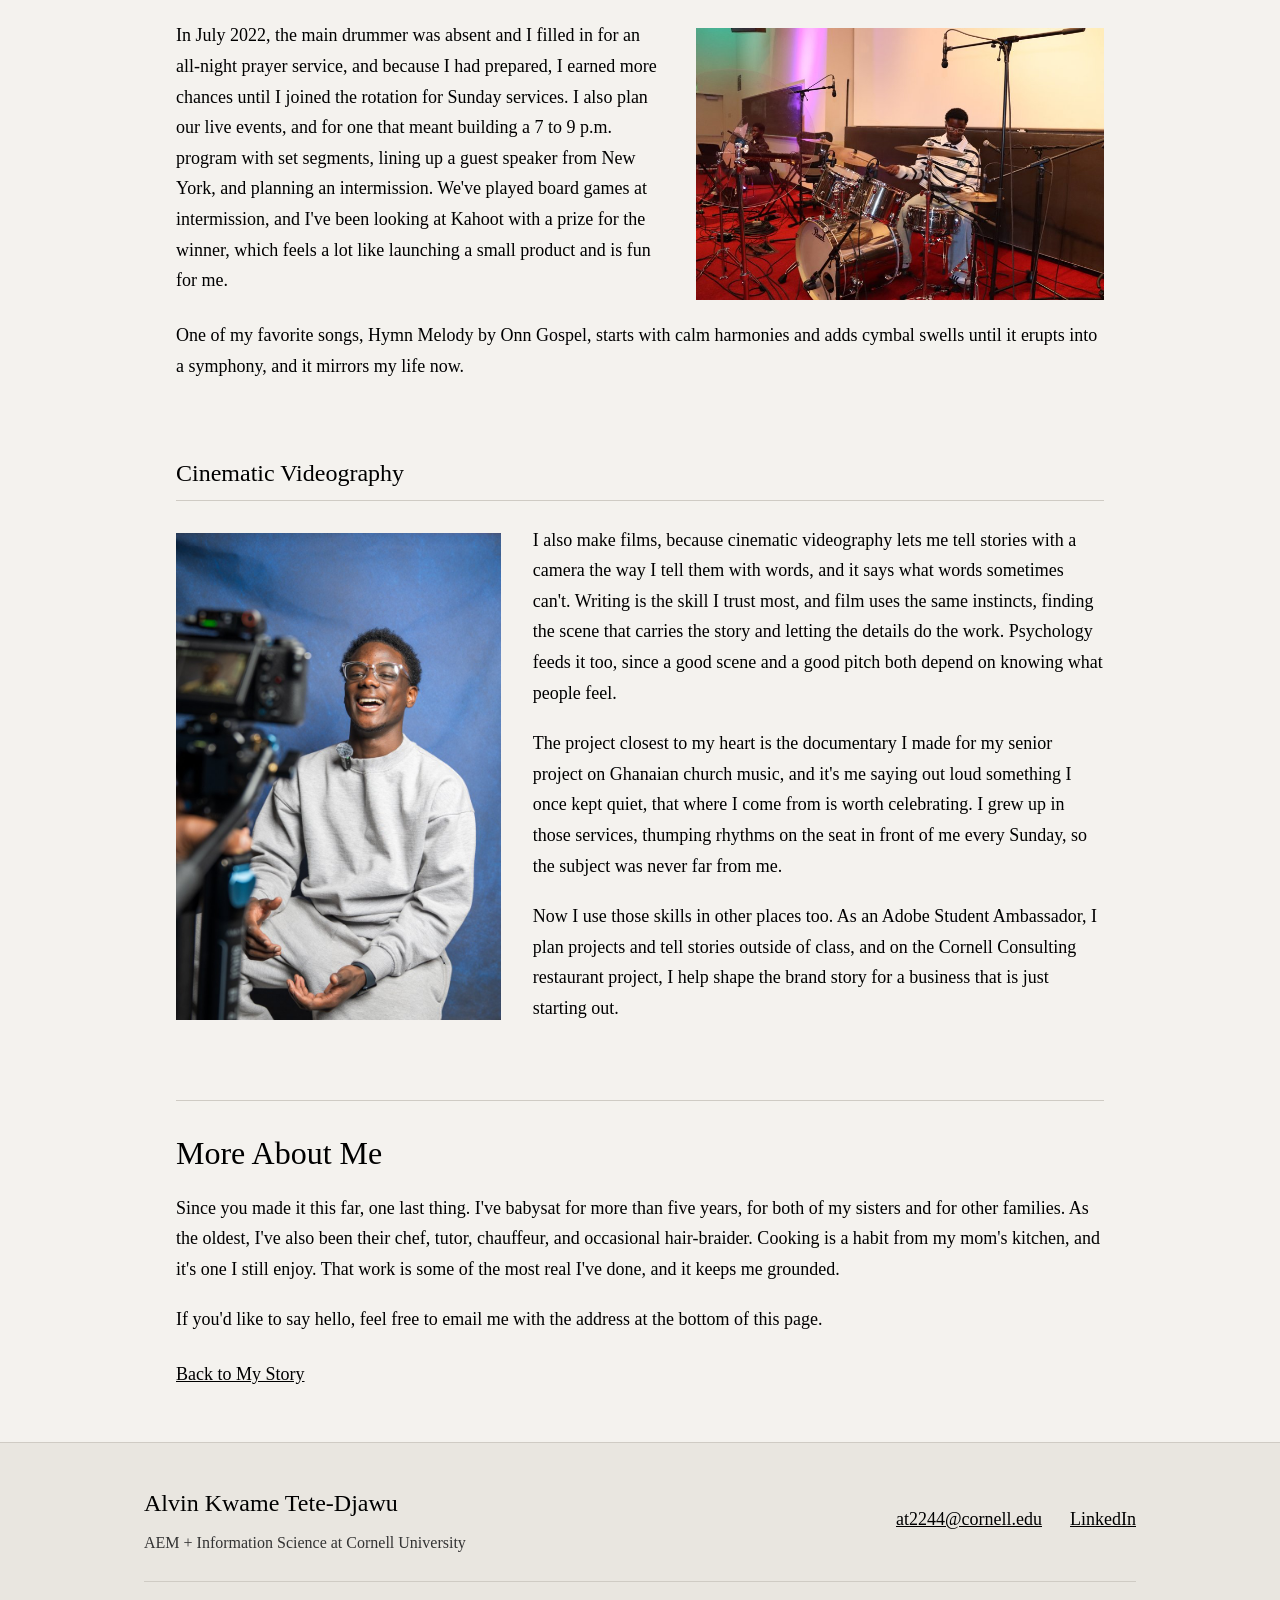
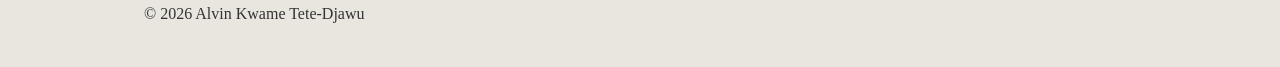
==== commit effa9bfb: "Remove picture captions" ====
--- a/community.html
+++ b/community.html
@@ -56,7 +56,6 @@
                             <picture>
                                 <img src="images/drums.jpg" alt="Alvin drumming at a Sounds of Spirit worship night">
                             </picture>
-                        <figcaption>Me drumming at a Sounds of Spirit worship night.</figcaption>
         </figure>
                         <div class="pair-text">
                             <p>In July 2022, the main drummer was absent and I filled in for an all-night prayer service, and because I had prepared, I earned more chances until I joined the rotation for Sunday services. I also plan our live events, and for one that meant building a 7 to 9 p.m. program with set segments, lining up a guest speaker from New York, and planning an intermission. We've played board games at intermission, and I've been looking at Kahoot with a prize for the winner, which feels a lot like launching a small product and is fun for me.</p>
@@ -72,7 +71,6 @@
                             <picture>
                                 <img src="images/camerasmile.jpeg" alt="Alvin laughing at a photoshoot">
                             </picture>
-                        <figcaption>Me during a photo shoot on campus.</figcaption>
         </figure>
                         <div class="pair-text">
                             <p>I also make films, because cinematic videography lets me tell stories with a camera the way I tell them with words, and it says what words sometimes can't. Writing is the skill I trust most, and film uses the same instincts, finding the scene that carries the story and letting the details do the work. Psychology feeds it too, since a good scene and a good pitch both depend on knowing what people feel.</p>
